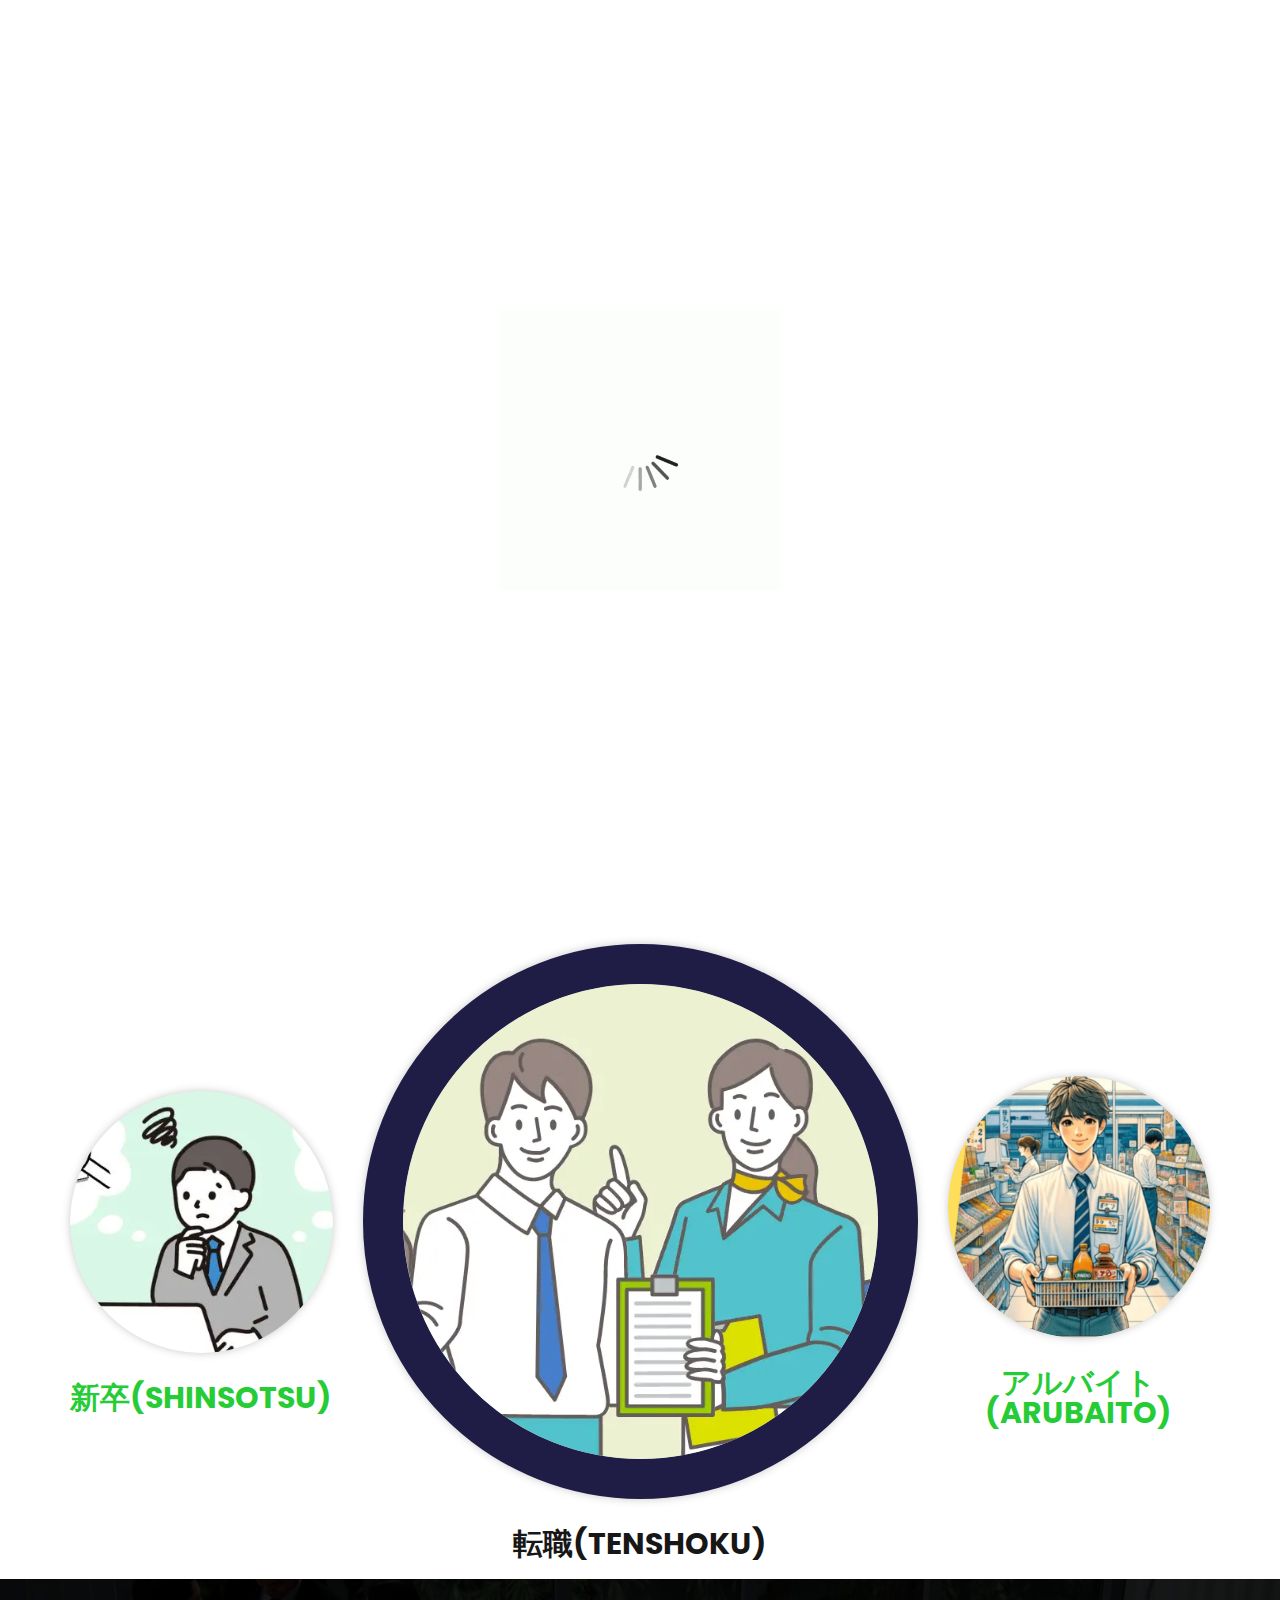
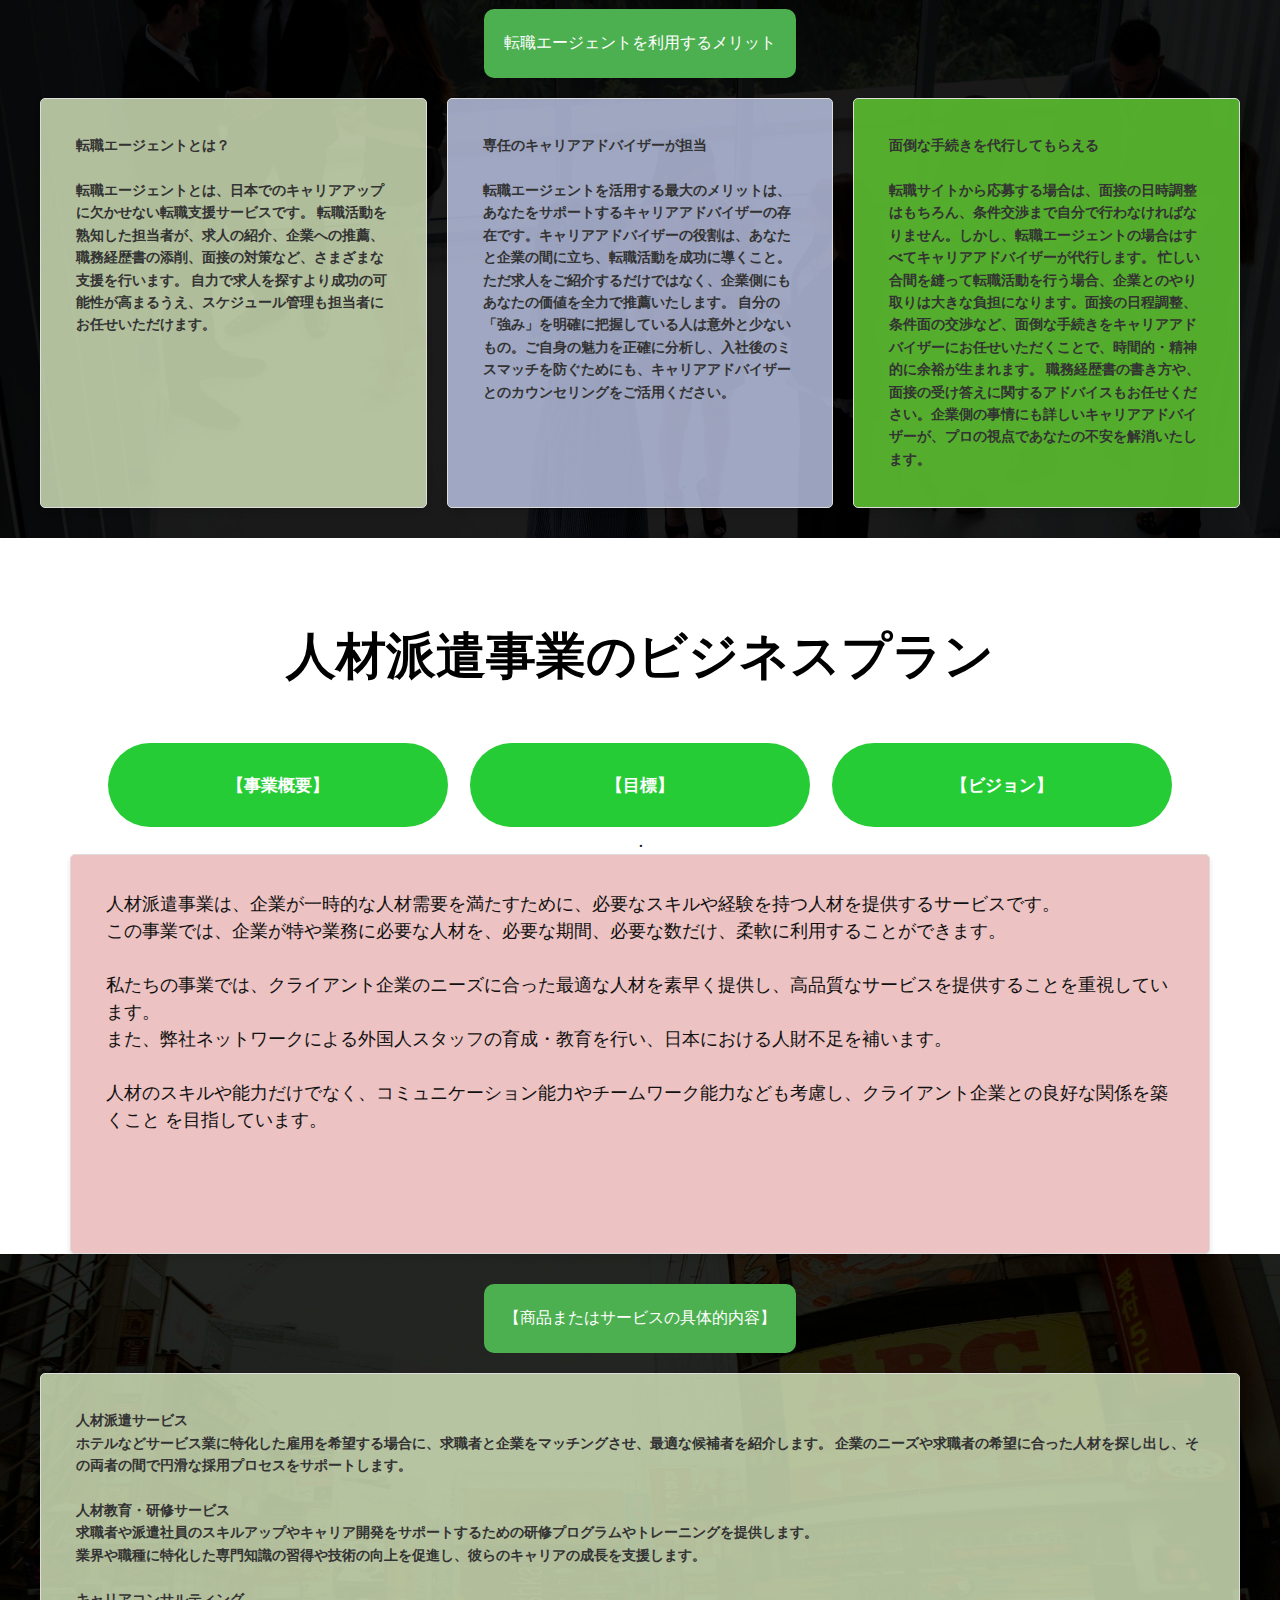
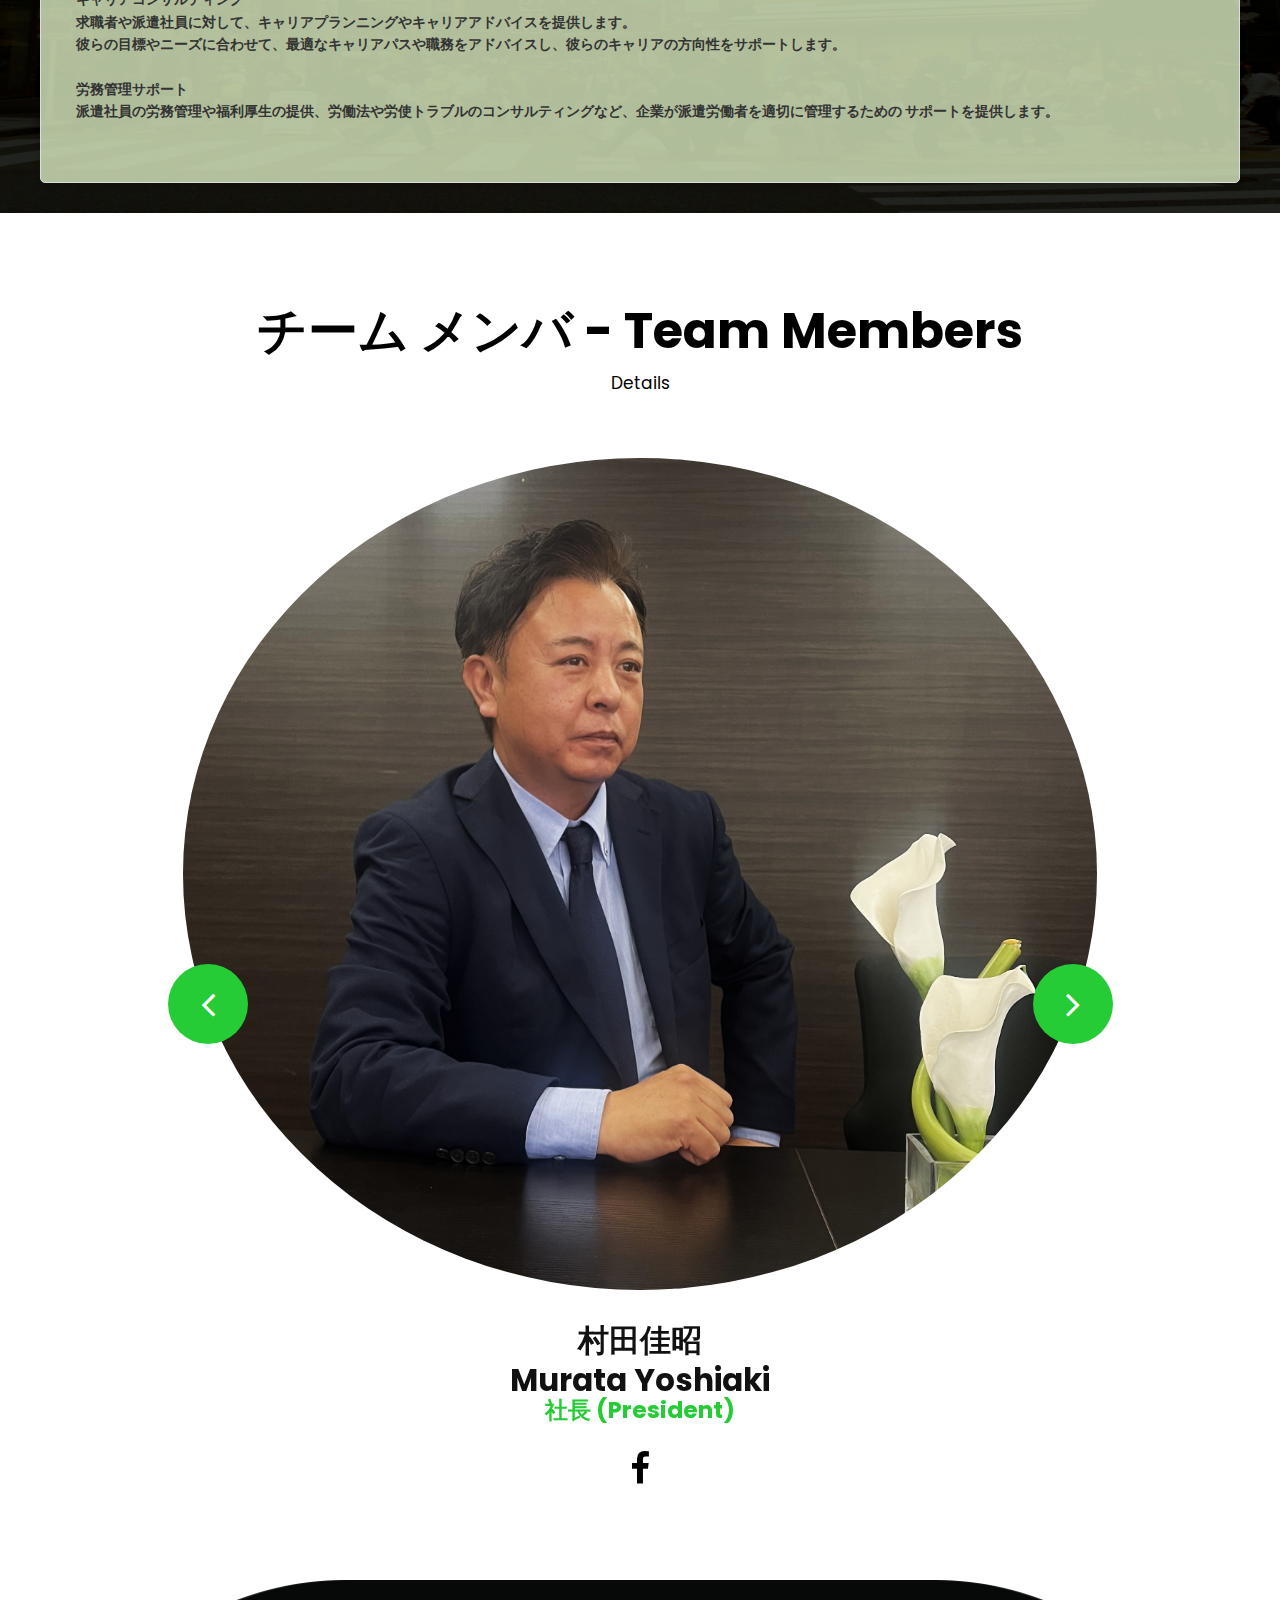
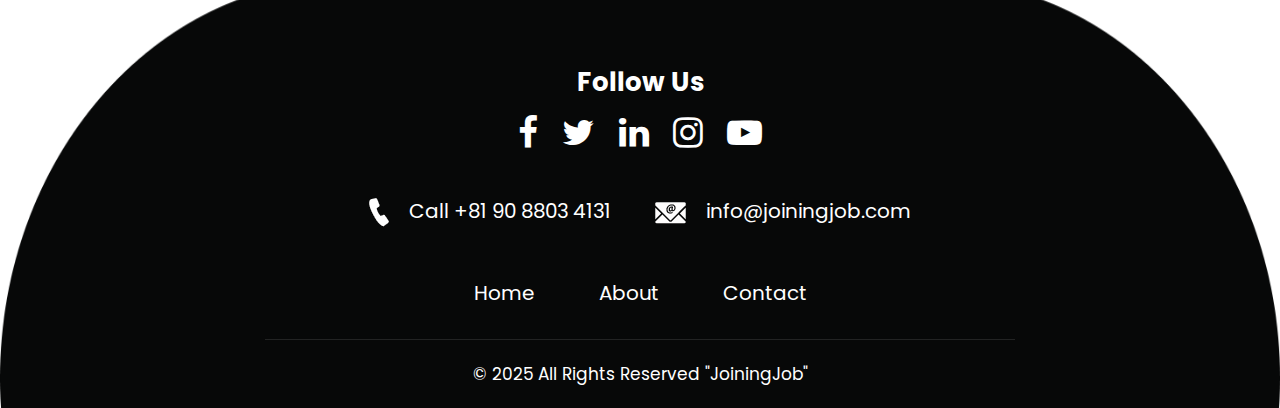
==== index.html @ 0ef1e582 "New" ====
<!DOCTYPE html>
<html lang="en">
   <head>
      <!-- basic -->
      <meta charset="utf-8">
      <meta http-equiv="X-UA-Compatible" content="IE=edge">
      <!-- mobile metas -->
      <meta name="viewport" content="width=device-width, initial-scale=1">
      <meta name="viewport" content="initial-scale=1, maximum-scale=1">
      <!-- site metas -->
      <title>JoiningJob</title>
      <meta name="keywords" content="">
      <meta name="description" content="">
      <meta name="author" content="">
      <!-- bootstrap css -->
      <link rel="stylesheet" href="css/bootstrap.min.css">
      <!-- style css -->
      <link rel="stylesheet" href="css/style.css">
      <!-- responsive-->
      <link rel="stylesheet" href="css/responsive.css">
      <!-- awesome fontfamily -->
      <link rel="stylesheet" href="https://cdnjs.cloudflare.com/ajax/libs/font-awesome/4.7.0/css/font-awesome.min.css">
      <!--[if lt IE 9]>
      <script src="https://oss.maxcdn.com/html5shiv/3.7.3/html5shiv.min.js"></script>
      <script src="https://oss.maxcdn.com/respond/1.4.2/respond.min.js"></script><![endif]-->
      
      <style>
         
      body {
   background-image: url('images/background.jpg'); /* Replace with your image path */
   background-size: cover; /* Ensures the image covers the entire background */
   background-repeat: no-repeat; /* Prevents tiling of the image */
   background-attachment: fixed; /* Keeps the image fixed while scrolling */
   background-position: center; /* Centers the image */
            }
      </style>
   </head>
   
   <!-- body -->
   <body class="main-layout">
      
      <!-- loader  -->
      <div class="loader_bg">
         <div class="loader"><img src="images/loading.gif" alt="" /></div>
      </div>
      
      <!-- end loader -->
      <div id="mySidepanel" class="sidepanel">
         <a href="javascript:void(0)" class="closebtn" onclick="closeNav()">×</a>
         <a class="active" href="index.html">Home</a>
         <a href="about.html">About</a>
         <a href="contact.html">Contact</a>
      </div>
      
      <!-- header -->
      <header>
         <!-- header inner -->
         <div class="head-top">
            <div class="container-fluid">
               <div class="row d_flex">
                  <div class="col-sm-3">
                     <div class="logo">
                        <a href="index.html"><img src="images/logo.png" /></a>
                     </div>
                  </div>
                  <div class="col-sm-9">
                     <ul class="email text_align_right">
                        <li> <button class="openbtn" onclick="openNav()"><img src="images/menu_btn.png"></button></li>
                     </ul>
                  </div>
               </div>
            </div>
         </div>
      </header>
      <!-- end header -->
      
      <!-- start slider section -->
      <div  class=" banner_main">
         <div class="container-fluid">
            <div class="row">
               <div class="col-md-12">
                  <div class="club">
                     <figure><img class="sm_n0" src="images/bbnner.png"> 
                     <div class="poa_t">
                        <h1>Joining Job</h1>
                    
                     </div>
                  </div>
               </div>
            </div>
         </div>
      </div>
      <!-- end slider section -->
      <div class="footbol">
         <div class="container-fluid">
            <div class="row">
               <div class="col-md-12">
                  <div id="myCarousel" class="carousel slide" data-ride="carousel">
                     <ol class="carousel-indicators">
                        <li data-target="#myCarousel" data-slide-to="0" class="active"></li>
                        <li data-target="#myCarousel" data-slide-to="1"></li>
                        <li data-target="#myCarousel" data-slide-to="2"></li>
                     </ol>
                     <div class="carousel-inner">
                        <div class="carousel-item active">
                           <div class="container-fluid">
                              <div class="carousel-caption relative">
                                 <div class="bluid">
                                    <div class="foot_img">
                                       <figure><img src="images/foot.png" alt="#"/></figure>
                                    </div>
                                 </div>
                              </div>
                           </div>
                        </div>
                     </div>
                  </div>
               </div>
            </div>
         </div>
         </div>
      <!-- sports -->
      <div class="sports">
         <div class="container">
            
            <div class="row">
               <div class="col-md-10 offset-md-1">
                  <div class="titlepage text_align_center">
                     <h2>サービス内容 - Our Services</h2> <br>
                        <h3>こちらでは、フルタイムの就職支援、転職支援、パートタイムの仕事支援、ビザサポートを提供しています。日本での生活を支援するために、さまざまなサポートを通じて、あなたのキャリアとライフスタイルをサポートします。フルタイム・パートタイムの仕事を探している方、転職を考えている方、日本でのビザ申請に関してサポートが必要な方に、安心で効率的なサービスを提供しています。どんなご相談にも、専門のスタッフが丁寧に対応いたします。</h3>                  
                  </div>
               </div>
            </div>
            
            
            <div class="row d_flex">
               <div class="col-md-3">
                  <div class="sports_main text_align_center">
                     <figure><img  src="images/sport1.png" alt="#"/></figure>
                     <div class="sports_text">
                        <h3>新卒(Shinsotsu)</h3>
                     </div>
                  </div>
               </div>
               <div class="col-md-6">
                  <div class="sports_main text_align_center">
                     <figure><img class="dorder" src="images/sport2.png" alt="#"/></figure>
                     <div class="sports_text">
                        <h3 class="dark3">転職(Tenshoku)</h3>
                     </div>
                  </div>
               </div>
               <div class="col-md-3">
                  <div class="sports_main text_align_center">
                     <figure><img src="images/sport3.png" alt="#"/></figure>
                     <div class="sports_text">
                        <h3>アルバイト(Arubaito)</h3>
                     </div>
                  </div>
               </div>
            </div>
         </div>
      </div>
      <!-- end sports -->
      
     <div style="display: flex; flex-direction: column; justify-content: center; align-items: center; min-height:50vh; background-image: url('images/abc.jpg'); background-size: cover; background-position: center; overflow: auto; padding: 30px;">
    <!-- Button Above All Groups -->
    <button style="background-color: #4CAF50; color: white; border: none; padding: 20px 20px; text-align: center; text-decoration: none; display: inline-block; font-size: 16px; margin-bottom: 20px; cursor: pointer; border-radius: 10px;">転職エージェントを利用するメリット</button>
    
    <!-- Button and Text Groups -->
    <div style="display: flex; flex-wrap: wrap; justify-content: center; gap: 20px; width: 100%; max-width: 1200px;">
       
       <!-- Group 1 -->
        <div style="display: flex; flex-direction: column; align-items: center; gap: 10px; width: 100%; max-width: 500px; box-sizing: border-box; flex: 1;">
            <div style="background-color: rgba(220, 236, 194, 0.8); color: #333; border: 1px solid #ddd; border-radius: 5px; box-shadow: 0 4px 6px rgba(0, 0, 0, 0.1); padding: 35px; width: 100%; line-height: 1.6; font-size: 14px; text-align: left; height: 410px; overflow: auto;">
               <strong> 転職エージェントとは？ <br><br>
                  転職エージェントとは、日本でのキャリアアップに欠かせない転職支援サービスです。
                  転職活動を熟知した担当者が、求人の紹介、企業への推薦、職務経歴書の添削、面接の対策など、さまざまな支援を行います。
                  自力で求人を探すより成功の可能性が高まるうえ、スケジュール管理も担当者にお任せいただけます。
               </strong>
            </div>
        </div>
       
       <!-- Group 2 -->
        <div style="display: flex; flex-direction: column; align-items: center; gap: 10px; width: 100%; max-width: 500px; box-sizing: border-box; flex: 1;">
            <div style="background-color: rgba(194, 202, 236, 0.8); color: #333; border: 1px solid #ddd; border-radius: 5px; box-shadow: 0 4px 6px rgba(0, 0, 0, 0.1); padding: 35px; width: 100%; line-height: 1.6; font-size: 14px; text-align: left; height: 410px; overflow: auto;">
               <strong> 専任のキャリアアドバイザーが担当 <br><br>
                        転職エージェントを活用する最大のメリットは、あなたをサポートするキャリアアドバイザーの存在です。キャリアアドバイザーの役割は、あなたと企業の間に立ち、転職活動を成功に導くこと。ただ求人をご紹介するだけではなく、企業側にもあなたの価値を全力で推薦いたします。
                        自分の「強み」を明確に把握している人は意外と少ないもの。ご自身の魅力を正確に分析し、入社後のミスマッチを防ぐためにも、キャリアアドバイザーとのカウンセリングをご活用ください。</strong>
            </div>
        </div>
       
       <!-- Group 3 -->
        <div style="display: flex; flex-direction: column; align-items: center; gap: 10px; width: 100%; max-width: 500px; box-sizing: border-box; flex: 1;">
            <div style="background-color: rgba(88, 183, 47, 0.94); color: #333; border: 1px solid #ddd; border-radius: 5px; box-shadow: 0 4px 6px rgba(0, 0, 0, 0.1); padding: 35px; width: 100%; line-height: 1.6; font-size: 14px; text-align: left; height: 410px; overflow: auto;">
                <strong> 面倒な手続きを代行してもらえる <br><br>
                        転職サイトから応募する場合は、面接の日時調整はもちろん、条件交渉まで自分で行わなければなりません。しかし、転職エージェントの場合はすべてキャリアアドバイザーが代行します。
                        忙しい合間を縫って転職活動を行う場合、企業とのやり取りは大きな負担になります。面接の日程調整、条件面の交渉など、面倒な手続きをキャリアアドバイザーにお任せいただくことで、時間的・精神的に余裕が生まれます。
                        職務経歴書の書き方や、面接の受け答えに関するアドバイスもお任せください。企業側の事情にも詳しいキャリアアドバイザーが、プロの視点であなたの不安を解消いたします。</strong>
            </div>
        </div>
       
    </div>
</div>

         
         
         
         
             <div class="our_club">
   <div class="container">
      <div class="row">
         <div class="col-md-10 offset-md-1">
            <div class="titlepage text_align_center">
               <h2>人材派遣事業のビジネスプラン</h2>
            </div>
         </div>
         <div class="col-md-12">
            <div class="club_btn">
               <button class="read_more" onclick="showContent('contactForm')">【事業概要】</button>
               <button class="read_more" onclick="showContent('map')">【目標】</button>
               <button class="read_more" onclick="showContent('nothing')">【ビジョン】</button>
            </div>
         </div>
         <div class="col-md-12">
            <!-- Dynamic Content Section -->
            <div id="contactForm" class="content" style="display: block;">
               <div>
                  <h3 style="text-align: center;">.</h3>

                  <div style="background-color: #ecc2c2; color: #333; border: 1px solid #ddd; border-radius: 5px; box-shadow: 0 4px 6px rgba(0, 0, 0, 0.1); padding: 35px; width: 100%; line-height: 1.6; font-size: 14px; text-align: left; height: 400px; overflow: auto;">
                     <H3> 人材派遣事業は、企業が一時的な人材需要を満たすために、必要なスキルや経験を持つ人材を提供するサービスです。<br>
                           この事業では、企業が特や業務に必要な人材を、必要な期間、必要な数だけ、柔軟に利用することができます。<br><br>
                           私たちの事業では、クライアント企業のニーズに合った最適な人材を素早く提供し、高品質なサービスを提供することを重視しています。<br> 
                           また、弊社ネットワークによる外国人スタッフの育成・教育を行い、日本における人財不足を補います。<br><br>
                           人材のスキルや能力だけでなく、コミュニケーション能力やチームワーク能力なども考慮し、クライアント企業との良好な関係を築くこと を目指しています。
                     </H3> 
                     
                  </div>
               </div>
            </div>
            <div id="map" class="content" style="display: none;">
               <div>
                  <h3 style="text-align: center;">.</h3>

                  <div style="background-color: #ecc2c2; color: #333; border: 1px solid #ddd; border-radius: 5px; box-shadow: 0 4px 6px rgba(0, 0, 0, 0.1); padding: 35px; width: 100%; line-height: 1.6; font-size: 14px; text-align: left; height: 400px; overflow: auto;">
                  <h3>雇用機会の拡大 <br>
                        多様な人材・グローバル人財に対して教育・育成を行い公平な雇用機会を提供し、特に就労の機会が限られている人々や就業困難な人々に 「も積極的に機会を提供することを目指します。
                        <br><br>
                        人材育成の支援 <br>
                        求職者や派遣社員のスキルアップやキャリア開発を支援するためのプログラムや研修を提供し、彼らの可能性を最大限に引き出すことを目指します。
                        <br><br>
                        社会貢献活動の推進 <br>
                        地域社会や社会全体に対する貢献活動を積極的に支援し、地域のコミュニティや福祉団体と連携して、社会問題の解決に貢献します。</h3>
                  </div>
               </div>
            </div>
            <div id="nothing" class="content" style="display: none;">
               <div>
                  <h3 style="text-align: center;">.</h3>

                  <div style="background-color: #ecc2c2; color: #333; border: 1px solid #ddd; border-radius: 5px; box-shadow: 0 4px 6px rgba(0, 0, 0, 0.1); padding: 35px; width: 100%; line-height: 1.6; font-size: 14px; text-align: left; height: 400px; overflow: auto;">
                  <H3> グローバルな人財の可能性を広げ、明るい未来を創る/JoiningJob=に生きる社会を目指して <br><br>

                         このビジョンは、私たちが提供するサービスが単なる仕事の提供に留まらず、個々の人材の成長と社会全体の発展に貢献することを意味してい 明るい未来を創るためには、人々が自らの可能性を信じ、それを活かす機会が必要です。<br><br>
                         また、私たちのサービスを通じて企業に最適な人材を提供することで、彼らのビジネスも成長し、<br>組織全体が発展することに貢献します。<br> 
                         私たちはその機会を提供し、社会全体がより前向きで持続可能な未来を築くための一翼を担いたいと考えています。
                     </H3>
                  </div>
               </div>
            </div>
         </div>
      </div>
   </div>
</div>

<script>
   function showContent(section) {
      // Hide all content divs
      document.querySelectorAll('.content').forEach(content => {
         content.style.display = 'none';
      });

      // Show the selected content
      document.getElementById(section).style.display = 'block';
   }
</script>

<div style="display: flex; flex-direction: column; justify-content: center; align-items: center; min-height:50vh; background-image: url('images/abc-2.jpg'); background-size: cover; background-position: center; overflow: auto; padding: 30px;">
    <!-- Button Above All Groups -->
    <button style="background-color: #4CAF50; color: white; border: none; padding: 20px 20px; text-align: center; text-decoration: none; display: inline-block; font-size: 16px; margin-bottom: 20px; cursor: pointer; border-radius: 10px;">【商品またはサービスの具体的内容】</button>
    
    <!-- Button and Text Groups -->
    <div style="display: flex; flex-wrap: wrap; justify-content: center; gap: 20px; width: 100%; max-width: 1200px;">
       
       <!-- Group 1 -->
        <div style="display: flex; flex-direction: column; align-items: center; gap: 10px; width: 100%; max-width: 1200px; box-sizing: border-box; flex: 1;">
            <div style="background-color: rgba(220, 236, 194, 0.8); color: #333; border: 1px solid #ddd; border-radius: 5px; box-shadow: 0 4px 6px rgba(0, 0, 0, 0.1); padding: 35px; width: 100%; line-height: 1.6; font-size: 14px; text-align: left; height: 410px; overflow: auto;">
               <strong>人材派遣サービス<br>
                  ホテルなどサービス業に特化した雇用を希望する場合に、求職者と企業をマッチングさせ、最適な候補者を紹介します。 企業のニーズや求職者の希望に合った人材を探し出し、その両者の間で円滑な採用プロセスをサポートします。<br><br>
                  人材教育・研修サービス<br>
                  求職者や派遣社員のスキルアップやキャリア開発をサポートするための研修プログラムやトレーニングを提供します。<br>
                  業界や職種に特化した専門知識の習得や技術の向上を促進し、彼らのキャリアの成長を支援します。<br><br>
                  キャリアコンサルティング <br>
                  求職者や派遣社員に対して、キャリアプランニングやキャリアアドバイスを提供します。<br>
                  彼らの目標やニーズに合わせて、最適なキャリアパスや職務をアドバイスし、彼らのキャリアの方向性をサポートします。<br><br>
                  労務管理サポート<br>
                  派遣社員の労務管理や福利厚生の提供、労働法や労使トラブルのコンサルティングなど、企業が派遣労働者を適切に管理するための サポートを提供します。
               </strong>
            </div>
         </div>
         </div>
         </div>
 
      <!-- trannir -->
      <div class="trannir">
         <div class="container">
            <div class="row">
               <div class="col-md-12">
                  <div class="titlepage text_align_center">
                     <h2> チーム メンバ - Team Members</h2>
                     <p>Details</p>
                  </div>
               </div>
            </div>
            <div class="row d_flex">
               <div class="col-lg-10 offset-lg-1 col-md-12">
                  <div id="testimo" class="carousel slide our_trannir" data-ride="carousel">
                     <ol class="carousel-indicators">
                        <li data-target="#testimo" data-slide-to="0" class="active"></li>
                        <li data-target="#testimo" data-slide-to="1"></li>
                        <li data-target="#testimo" data-slide-to="2"></li>
                     </ol>
                     <div class="carousel-inner">
                        <div class="carousel-item active">
                           <div class="container">
                              <div class="carousel-caption posi_in">
                                 <div class="trannir_text">
                                    <i><img src="images/clint.jpg" alt="#"/></i>
                                    <h3>村田佳昭 <br> <br>Murata Yoshiaki </h3>
                                    <span>社長 (President)</span>
                                    <ul class="social_icon text_align_center">
                                       <li> <a href="Javascript:void(0)"><i class="fa fa-facebook-f"></i></a></li>
                                       
                                    </ul>
                                 </div>
                              </div>
                           </div>
                        </div>
                        <div class="carousel-item">
                           <div class="container">
                              <div class="carousel-caption posi_in">
                                 <div class="trannir_text">
                                    <i><img src="images/clint2.jpg" alt="#"/></i>
                                    <h3>カルキ・スボル <br> <br> Karki Subol</h3>
                                    <span>会長補佐 (Assistant President)</span>
                                    <ul class="social_icon text_align_center">
                                       <li> <a href="Javascript:void(0)"><i class="fa fa-facebook-f"></i></a></li>
                                       
                                    </ul>
                                 </div>
                              </div>
                           </div>
                        </div>
                        
                     </div>
                     <a class="carousel-control-prev" href="#testimo" role="button" data-slide="prev">
                     <i class="fa fa-angle-left" aria-hidden="true"></i>
                     <span class="sr-only">Previous</span>
                     </a>
                     <a class="carousel-control-next" href="#testimo" role="button" data-slide="next">
                     <i class="fa fa-angle-right" aria-hidden="true"></i>
                     <span class="sr-only">Next</span>
                     </a>
                  </div>
               </div>
            </div>
         </div>
      </div>
      <!-- end trannir -->
      <!-- our_club -->
      
      <!-- end our_club -->
      <!-- footer -->
      <footer>
         <div class="footer">
            <div class="container">
               <div class="row">
                  <div class="col-md-8 offset-md-2">
                     <h3>Follow Us</h3>
                     <ul class="social_icon text_align_center">
                        <li><a href="https://www.facebook.com/profile.php?id=61573018944932" target="_blank" rel="noopener noreferrer"><i class="fa fa-facebook-f"></i></a></li>
                        <li> <a href="Javascript:void(0)"><i class="fa fa-twitter"></i></a></li>
                        <li> <a href="Javascript:void(0)"><i class="fa fa-linkedin" aria-hidden="true"></i></a></li>
                        <li> <a href="Javascript:void(0)"><i class="fa fa-instagram" aria-hidden="true"></i></a></li>
                        <li> <a href="Javascript:void(0)"><i class="fa fa-youtube-play" aria-hidden="true"></i></a></li>
                     </ul>
                     <div class="conta text_align_center">
                        <ul>
                           <li> <a href="Javascript:void(0)"><img src="images/call.png" alt="#"/> Call +81 90 8803 4131</a>
                           </li>
                           <li> <a href="Javascript:void(0)"><img src="images/mall.png" alt="#"/> info@joiningjob.com</a>
                           </li>
                        </ul>
                     </div>
                  </div>
                  <div class="col-md-8 offset-md-2">
                     <div class="menu_bottom text_align_center">
                        <ul>
                           <li><a href="index.html">Home</a></li>
                           <li><a href="about.html">About</a></li>
                           <li><a href="contact.html">Contact</a></li>
                        </ul>
                     </div>
                  </div>
               </div>
            </div>
            <div class="copyright text_align_center">
               <div class="container">
                  <div class="row">
                     <div class="col-md-8 offset-md-2">
                        <p>© 2025 All Rights Reserved  "JoiningJob"</p>
                     </div>
                  </div>
               </div>
            </div>
         </div>
      </footer>
      <!-- end footer -->
      <!-- Javascript files-->
      <script src="js/jquery.min.js"></script>
      <script src="js/bootstrap.bundle.min.js"></script>
      <script src="js/jquery-3.0.0.min.js"></script>
      <script src="js/custom.js"></script>
</html>
---- css/style.css ----
/*--------------------------------------------------------------------- 
File Name: style.css 
---------------------------------------------------------------------*/


/*--------------------------------------------------------------------- 
import Fonts 
---------------------------------------------------------------------*/

@import url('https://fonts.googleapis.com/css?family=Rajdhani:300,400,500,600,700');
@import url('https://fonts.googleapis.com/css?family=Poppins:100,100i,200,200i,300,300i,400,400i,500,500i,600,600i,700,700i,800,800i,900,900i');
@import url('https://fonts.googleapis.com/css?family=Raleway:100,100i,200,200i,300,300i,400,400i,500,500i,600,600i,700,700i,800,800i,900,900i');
@import url('https://fonts.googleapis.com/css?family=Open+Sans:400,600,600i,700,700i,800,800i&display=swap');

/*--------------------------------------------------------------------- import Files ---------------------------------------------------------------------*/

@import url(font-awesome.min.css);
@import url(owl.carousel.min.css);

/*--------------------------------------------------------------------- 
basic 
---------------------------------------------------------------------*/

body {
     color: #666666;
     font-size: 14px;
     font-family: 'Poppins', sans-serif;
     line-height: 1.80857;
     font-weight: normal;
     background: url(../images/bg-body.jpg);
     background-position: center;
     background-repeat: no-repeat;
}

a {
     color: #1f1f1f;
     text-decoration: none !important;
     outline: none !important;
     -webkit-transition: all .3s ease-in-out;
     -moz-transition: all .3s ease-in-out;
     -ms-transition: all .3s ease-in-out;
     -o-transition: all .3s ease-in-out;
     transition: all .3s ease-in-out;
}

h1,
h2,
h3,
h4,
h5,
h6 {
     letter-spacing: 0;
     font-weight: normal;
     position: relative;
     padding: 0;
     font-weight: normal;
     line-height: normal;
     color: #111111;
     margin: 0
}

h1 {
     font-size: 24px
}

h2 {
     font-size: 22px
}

h3 {
     font-size: 18px
}

h4 {
     font-size: 16px
}

h5 {
     font-size: 14px
}

h6 {
     font-size: 13px
}

*,
*::after,
*::before {
     -webkit-box-sizing: border-box;
     -moz-box-sizing: border-box;
     box-sizing: border-box;
}

h1 a,
h2 a,
h3 a,
h4 a,
h5 a,
h6 a {
     color: #212121;
     text-decoration: none!important;
     opacity: 1
}

button:focus {
     outline: none;
}

ul,
li,
ol {
     margin: 0px;
     padding: 0px;
     list-style: none;
}

p {
     margin: 0px;
     padding: 0;
     font-weight: 400;
     font-size: 17px;
     line-height: 28px;
}

a {
     color: #222222;
     text-decoration: none;
     outline: none !important;
}

a,
.btn {
     text-decoration: none !important;
     outline: none !important;
     -webkit-transition: all .3s ease-in-out;
     -moz-transition: all .3s ease-in-out;
     -ms-transition: all .3s ease-in-out;
     -o-transition: all .3s ease-in-out;
     transition: all .3s ease-in-out;
}

img {
     max-width: 100%;
     height: auto;
}

 :focus {
     outline: 0;
}

.btn-custom {
     margin-top: 20px;
     background-color: transparent !important;
     border: 2px solid #ddd;
     padding: 12px 40px;
     font-size: 16px;
}

.lead {
     font-size: 18px;
     line-height: 30px;
     color: #767676;
     margin: 0;
     padding: 0;
}

.form-control:focus {
     border-color: #ffffff !important;
     box-shadow: 0 0 0 .2rem rgba(255, 255, 255, .25);
}

.navbar-form input {
     border: none !important;
}

.badge {
     font-weight: 500;
}

blockquote {
     margin: 20px 0 20px;
     padding: 30px;
}

button {
     border: 0;
     margin: 0;
     padding: 0;
     cursor: pointer;
}

.full {
     width: 100%;
     float: left;
     margin: 0;
     padding: 0;
}

.text_align_center {
     text-align: center;
}

.text_align_left {
     text-align: left;
}

.text_align_right {
     text-align: right;
}

.d_flex {
     display: flex;
     align-items: center;
     flex-wrap: wrap;
}

.container {
     max-width: 1170px;
}


/*---------------------------- 
loader  
----------------------------*/

.loader_bg {
     position: fixed;
     z-index: 9999999;
     background: #fff;
     width: 100%;
     height: 100%;
}

.loader {
     height: 100%;
     width: 100%;
     position: absolute;
     left: 0;
     top: 0;
     display: flex;
     justify-content: center;
     align-items: center;
}

.loader img {
     width: 280px;
}


/*--------------------------------------------------------------------- 
header 
---------------------------------------------------------------------*/

header {
     background: transparent;
     width: 100%;
     padding: 40px 0px;
     position: absolute;
     z-index: 9;
}


/*--------------------------------------------------------------------- 
menu section
---------------------------------------------------------------------*/

ul.email {
     float: right;
     padding-top: 1px;
}

ul.email li {
     display: inline-block;
     padding-right: 20px;
}

ul.email li:last-child {
     padding-right: 0;
}

ul.email li a {
     color: #343650;
     font-size: 20px;
}

.sidepanel {
     width: 0;
     position: fixed;
     z-index: 9999999;
     height: 100%;
     top: 0;
     left: 0;
     background-color: #1f1d47;
     overflow-x: hidden;
     transition: 0.5s;
     padding-top: 60px;
}

.sidepanel a {
     padding: 8px 8px 8px 32px;
     text-decoration: none;
     font-size: 20px;
     color: #fff;
     display: block;
     transition: 0.3s;
}

.sidepanel a:hover {
     color: #26cc35;
}

.sidepanel a.active {
     color: #26cc35;
}

.sidepanel .closebtn {
     position: absolute;
     top: 0;
     right: 25px;
     font-size: 36px;
}

.openbtn {
     cursor: pointer;
     background-color: transparent;
     color: white;
     border: none;
}


/** banner_main **/

.banner_main {
     margin: 0 170px;
}

.tes_n0 {
     display: none;
}

.poa_t {
     position: absolute;
     top: 97px;
     left: 0;
     right: 0;
}

.club {
     text-align: center;
}

.club figure {
     margin: 0;
}

.club figure img {
     height: 417px;
}

.club h1 {
     color: #fff;
     font-size: 50px;
     line-height: 50px;
     text-transform: uppercase;
     font-weight: bold;
     padding-bottom: 10px;
}

.club p {
     color: #fff;
     line-height: 25px;
     font-weight: 400;
     font-size: 17px;
}

.footbol {
     margin-top: -180px;
}

#myCarousel .carousel-indicators {
     display: none;
}

#myCarousel a.carousel-control-next,
#myCarousel a.carousel-control-prev {
     background: #231b7b;
     width: 80px;
     height: 80px;
     top: 49%;
     opacity: 1;
     font-size: 35px;
     color: #fff;
     border-radius: 50px;
}

#myCarousel a.carousel-control-next {
     right: 5%;
}

#myCarousel a.carousel-control-prev {
     left: 5%;
}

#myCarousel a.carousel-control-next:focus,
#myCarousel a.carousel-control-next:hover,
#myCarousel a.carousel-control-prev:focus,
#myCarousel a.carousel-control-prev:hover {
     background: #1f1d47;
     color: #fff;
     opacity: 1;
}

.relative {
     position: inherit;
     bottom: 0;
     padding: 0;
}

.bluid {
     text-align: center;
}

.foot_img {
     background: #58cc26;
     max-width: 350px;
     margin: 0 auto;
     padding: 35px 0 28px 0;
     border-radius:40%;
     margin-bottom: 80px;
}

.titlepage {
     padding-bottom: 60px;
}

.titlepage h2 {
     font-size: 50px;
     font-weight: bold;
     line-height: 55px;
     color: #000000;
}

.read_more {
     display: inline-block;
     background: #26cc35;
     color: #fff;
     max-width: 201px;
     height: 67px;
     line-height: 67px;
     width: 100%;
     font-size: 17px;
     text-align: center;
     font-weight: bold;
     border-radius: 50px;
     transition: ease-in all 0.5s;
}

.read_more:hover {
     background: #1f1d46;
     color: #fff;
     transition: ease-in all 0.5s;
}

.img_responsive {
     max-width: 100%;
}


/** sports **/

.sports {
     padding-top: 90px;
}

.sports .titlepage p {
     color: #000000;
     font-size: 17px;
     line-height: 30px;
     padding-top: 10px;
     margin-bottom: 40px;
}

.sports_main figure {
     margin: 0;
}

.dorder {
     border: #1f1d45 solid 40px;
}

.sports_main figure img {
     filter: drop-shadow(0px 0px 4px #1e1e1e3d);
     border-radius: 50%;
}

.sports_text h3 {
     padding-top: 30px;
     color: #26cc35;
     font-size: 30px;
     line-height: 30px;
     padding-bottom: 20px;
     font-weight: bold;
     text-transform: uppercase;
}

.sports_text p {
     color: #111111;
     font-size: 17px;
     line-height: 30px;
     padding-bottom: 25px;
}

.dark3 {
     color: #171717 !important;
}

.sports_text .read_more {
     max-width: 143px;
     line-height: 48px;
     height: 48px;
}


/* end sports */


/** about **/

.about {
     padding-top: 90px;
}

.about .titlepage p {
     color: #000000;
     font-size: 17px;
     line-height: 30px;
     padding-top: 10px;
}

.about_img figure {
     margin: 0;
}

.abo_btn {
     position: absolute;
     background-position: center;
     text-align: center;
     display: flex;
     align-items: center;
     justify-content: center;
     left: 0;
     right: 0;
     top: 0;
     bottom: 0;
}


/** end about **/


/** trannir **/

.trannir {
     padding-top: 90px;
}

.trannir .titlepage {
     padding-bottom: 60px;
}

.trannir .titlepage p {
     color: #000000;
     font-size: 17px;
     line-height: 30px;
     padding-top: 10px;
}

.posi_in {
     position: inherit;
     padding: 0;
}

.trannir_text i img {
     border-radius: 50%;
}

.trannir_text h3 {
     margin-top: 40px;
     color: #111111;
     font-size: 31px;
     padding: 0;
     font-weight: bold;
     line-height: 20px;
}

.trannir_text span {
     color: #26cc35;
     font-size: 23px;
     font-weight: bold;
     display: block;
}

.trannir_text ul.social_icon li a {
     color: #000000;
}

#testimo .carousel-indicators {
     display: none;
}

#testimo a.carousel-control-next,
#testimo a.carousel-control-prev {
     background: #26cc35;
     width: 80px;
     height: 80px;
     top: 49%;
     opacity: 1;
     font-size: 40px;
     border-radius: 40px;
     color: #fff;
}

#testimo a.carousel-control-next:focus,
#testimo a.carousel-control-next:hover,
#testimo a.carousel-control-prev:focus,
#testimo a.carousel-control-prev:hover {
     background: #1f1d47;
     color: #fff;
     opacity: 1;
}


/** end trannir **/


/* our_club */

.our_club {
     padding-top: 90px;
}

.our_club .titlepage p {
     color: #000000;
     font-size: 17px;
     line-height: 30px;
     padding-top: 10px;
}

.club_btn {
     display: flex;
     justify-content: center;
     flex-wrap: wrap;
}

.club_btn .read_more {
     max-width: 340px;
     height: 84px;
     line-height: 84px;
     text-transform: uppercase;
     margin: 0 11px;
}


/* end our_club */


/** footer **/

.footer {
     background: url(../images/footer_bg.png);
     background-repeat: no-repeat;
     background-position: center;
     background-size: 100% 100%;
     padding-top: 90px;
     margin-top: 90px;
}

.footer h3 {
     color: #ffffff;
     font-size: 26px;
     font-weight: bold;
     line-height: 25px;
     text-align: center;
}

ul.social_icon {
     padding-top: 20px;
}

ul.social_icon li {
     display: inline-block;
     padding-right: 20px;
}

ul.social_icon li:last-child {
     padding-right: 0;
}

ul.social_icon li a {
     color: #fff;
     display: inline-block;
     text-align: center;
     line-height: 35px;
     font-size: 35px;
     font-weight: bold;
}

ul.social_icon li a:hover {
     color: #26cc35;
     transform: rotate(360deg);
     transition: ease-in all 0.7s;
}

.conta {
     margin-top: 40px;
}

.conta ul li {
     display: inline-block;
     padding-right: 40px;
}

.conta ul li:last-child {
     padding-right: 0;
}

.conta ul li a {
     color: #fff;
     font-size: 20px;
}

.conta ul li a img {
     padding-right: 15px;
}

.menu_bottom {
     padding-top: 50px;
}

.menu_bottom li {
     display: inline-block;
     padding: 0 30px;
     color: #ffffff;
}

.menu_bottom ul li a {
     color: #fff;
     font-size: 20px;
     line-height: 29px;
}

.menu_bottom li a:hover {
     color: #26cc35;
}

.copyright {
     margin-top: 30px;
}

.copyright p {
     color: #fff;
     padding: 20px 0px;
     border-top: #222323 solid 1px;
}

.copyright a {
     color: #fff;
}

.copyright a:hover {
     color: #26cc35;
}


/** end footer **/


/*- - ener page css--*/

.inner_page header {
     box-shadow: 0 -3px 12px 0px #26cc35;
     position: inherit;
     background: #fff;
}

.inner_page .testimonial {
     margin-top: 90px;
}


/** contact section **/

.contact {
     padding-top: 90px;
}

.main_form .contactus {
     border: #fff solid 1px;
     padding: 0 15px;
     margin-bottom: 25px;
     width: 100%;
     height: 63px;
     background: #fff;
     color: #828181;
     font-size: 16px;
     font-weight: normal;
     box-shadow: 0px 0px 18px rgba(22, 22, 23, 0.11);
}

.main_form .textarea {
     border: #fff solid 1px;
     margin-bottom: 25px;
     width: 100%;
     background: #fff;
     color: #828181;
     font-size: 18px;
     font-weight: normal;
     padding: 36px 15px 0 15px;
     border-radius: 0;
     box-shadow: 0px 0px 18px rgba(22, 22, 23, 0.11);
     height: 109px;
}

.main_form .send_btn {
     font-size: 20px;
     transition: ease-in all 0.5s;
     background-color: #26cc35;
     text-transform: uppercase;
     color: #fff;
     padding: 12px 0px;
     max-width: 243px;
     width: 100%;
     display: block;
     margin-top: 10px !important;
     font-weight: 500;
     margin: 0 auto;
}

.main_form .send_btn:hover {
     background-color: #1f1d47;
     transition: ease-in all 0.5s;
     color: #000000;
}

#request *::placeholder {
     color: #828181;
     opacity: 1;
}


/** end contact section **/
---- css/responsive.css ----
/*--------------------------------------------------------------------- 
File Name: responsive.css 
---------------------------------------------------------------------*/

@media (min-width: 1200px) and (max-width: 1320px) {}

@media (min-width: 992px) and (max-width: 1199px) {
    .banner_main {
        margin: 0 151px;
    }
    .club_btn .read_more {
        max-width: 296px;
    }
    .poa_t {
        padding: 0 30px;
    }
    .menu_bottom li {
        padding: 0 26px;
    }
}

@media (min-width: 768px) and (max-width: 991px) {
    .banner_main {
        margin: 0 151px;
    }
    .poa_t {
        padding: 0 30px;
    }
    .footbol {
        margin-top: -126px;
    }
    .club figure img {
        height: 354px;
    }
    .club_btn .read_more {
        max-width: 220px;
    }
    .conta ul li {
        padding-right: 25px;
    }
    .conta ul li a img {
        padding-right: 5px;
    }
    .menu_bottom li {
        padding: 0 11px;
    }
}

@media (min-width: 576px) and (max-width: 767px) {
    header {
        position: inherit;
        background: #fff;
    }
    .banner_main {
        margin: 0;
    }
    .sm_n0 {
        display: none;
    }
    .tes_n0 {
        display: inherit;
    }
    .poa_t {
        padding: 0 30px;
    }
    .sports_main {
        margin-bottom: 30px;
    }
    .club_btn .read_more {
        max-width: 174px;
        height: 64px;
        line-height: 64px;
        margin: 0 4px;
    }
    .menu_bottom li {
        padding: 0 16px;
    }
}

@media (max-width: 575px) {
    header {
        position: inherit;
        background: #fff;
    }
    .d_none {
        display: none !important;
    }
    .email {
        padding-top: 0 !important;
        margin-top: -44px;
    }
    .logo {
        display: block;
        width: 144px;
        float: left;
    }
    .banner_main {
        margin: 0;
    }
    .sm_n0 {
        display: none;
    }
    .tes_n0 {
        display: inherit;
    }
    .poa_t {
        padding: 0 30px;
        top: 58px;
    }
    .club h1 {
        font-size: 37px;
    }
    .sports_main {
        margin-bottom: 30px;
    }
    .club figure img {
        height: 276px;
    }
    .footbol {
        margin-top: -33px;
    }
    .dorder {
        border: #1f1d45 solid 10px;
    }
    .foot_img {
        max-width: 260px;
        padding: 23px 0 9px 0;
    }
    .abo_btn a img {
        width: 100px;
    }
    .titlepage h2 {
        font-size: 30px;
        line-height: 35px;
    }
    .club_btn .read_more {
        margin-top: 5px;
    }
    .footer {
        background: #070808;
    }
    .conta {
        text-align: left;
    }
    .menu_bottom li {
        padding: 0px 3px;
    }
    .menu_bottom ul li a {
        font-size: 14px;
    }
}
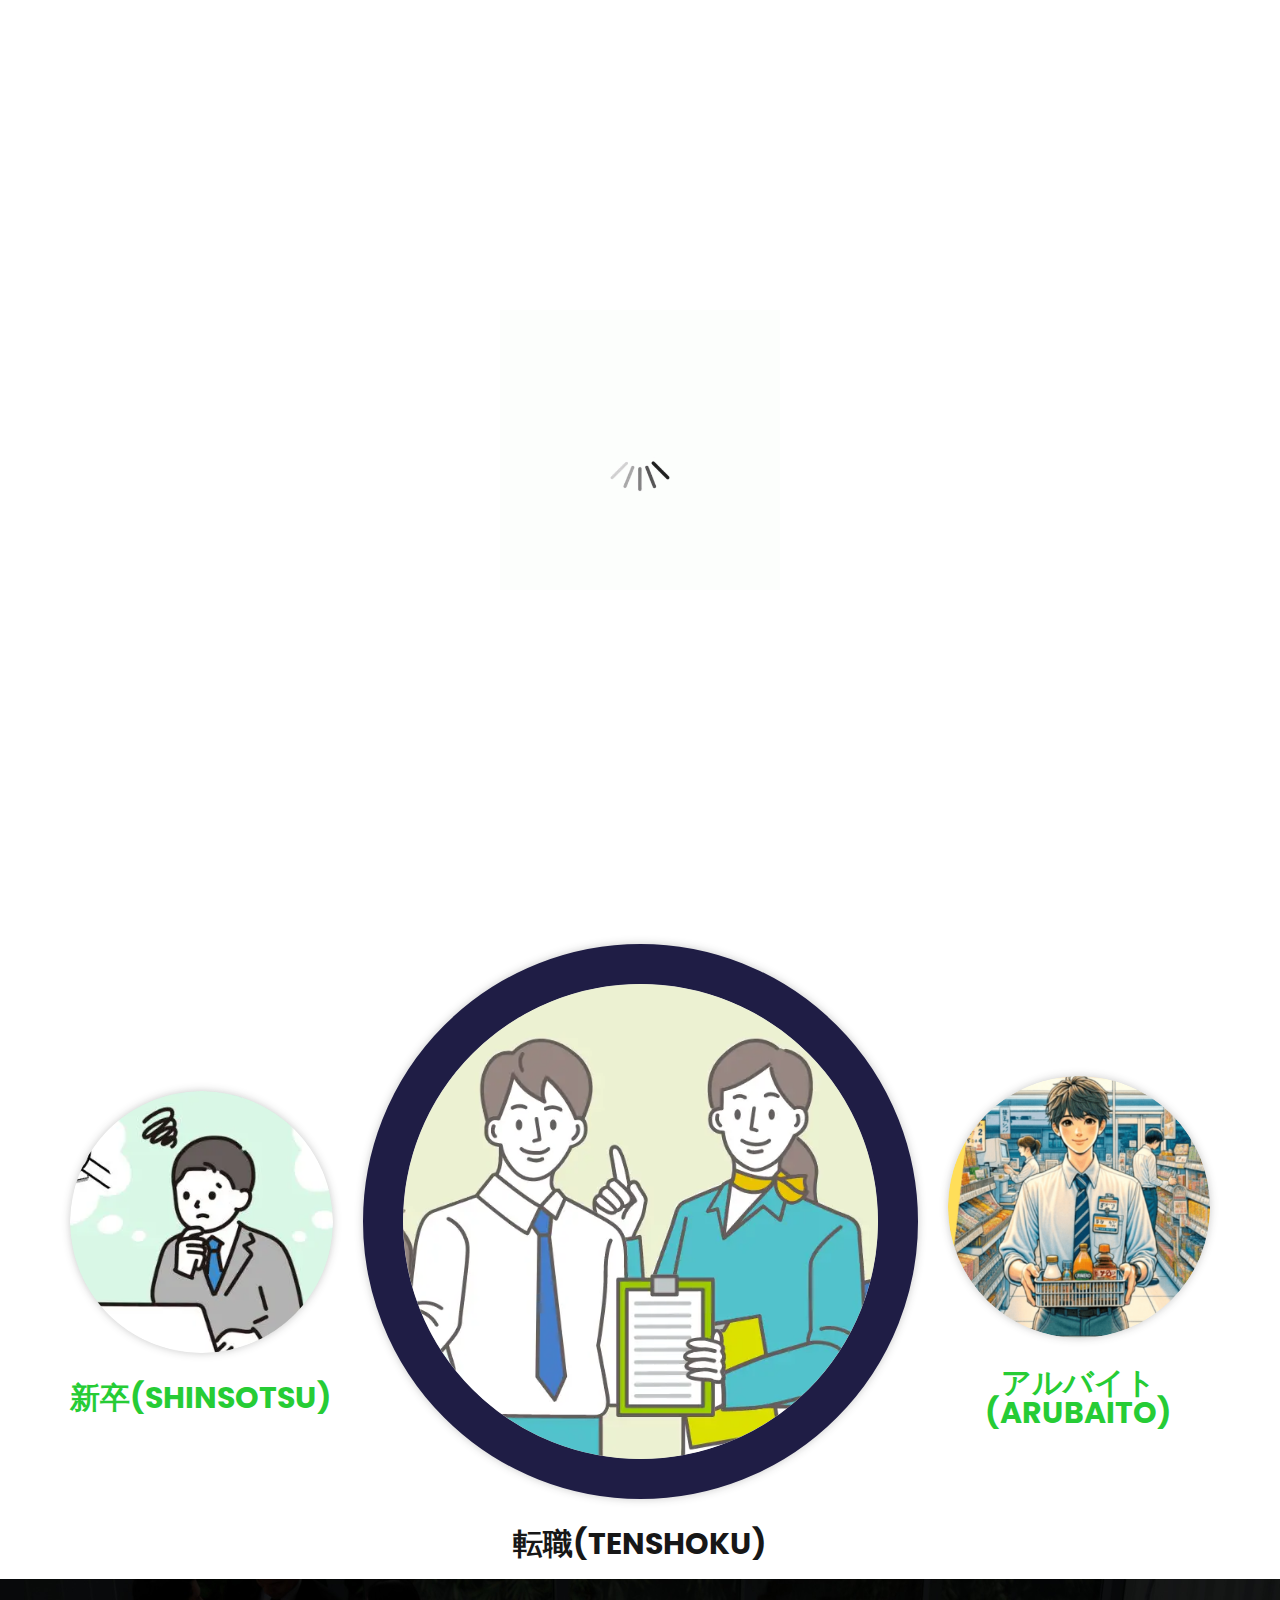
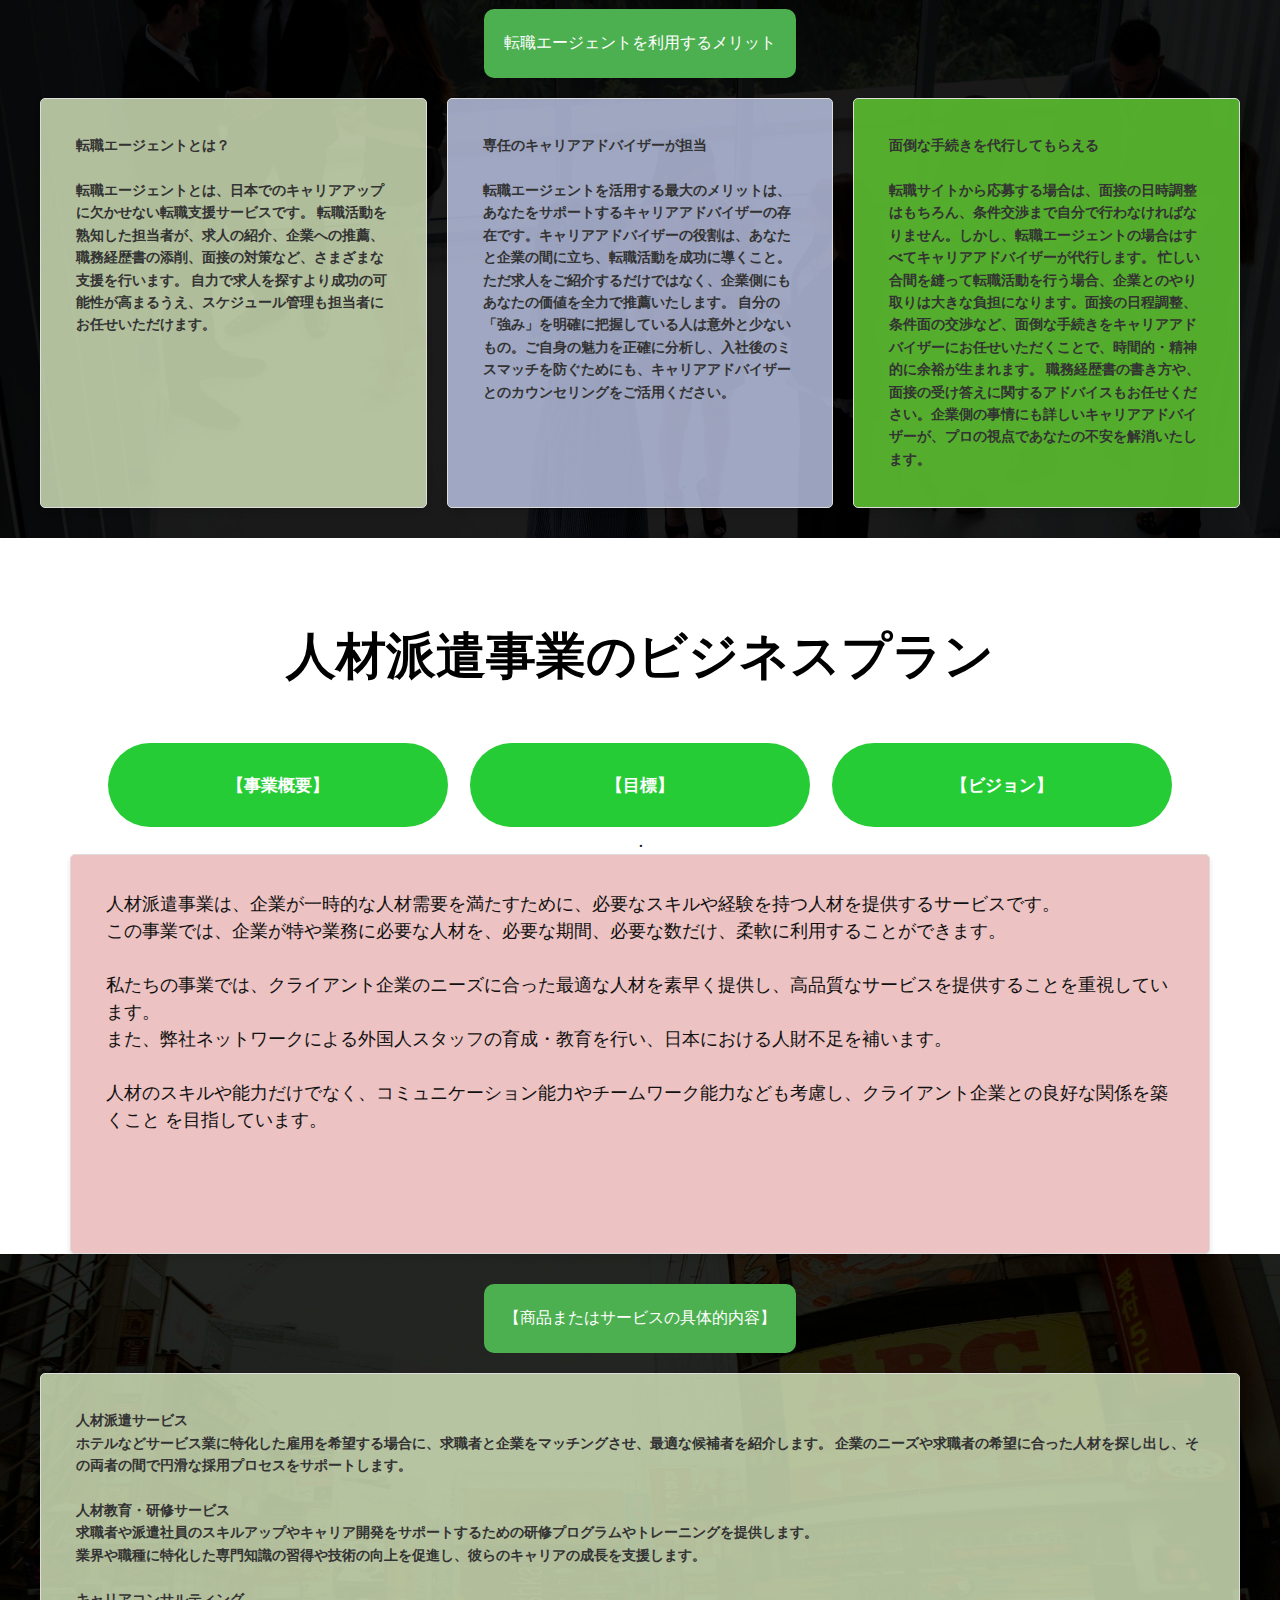
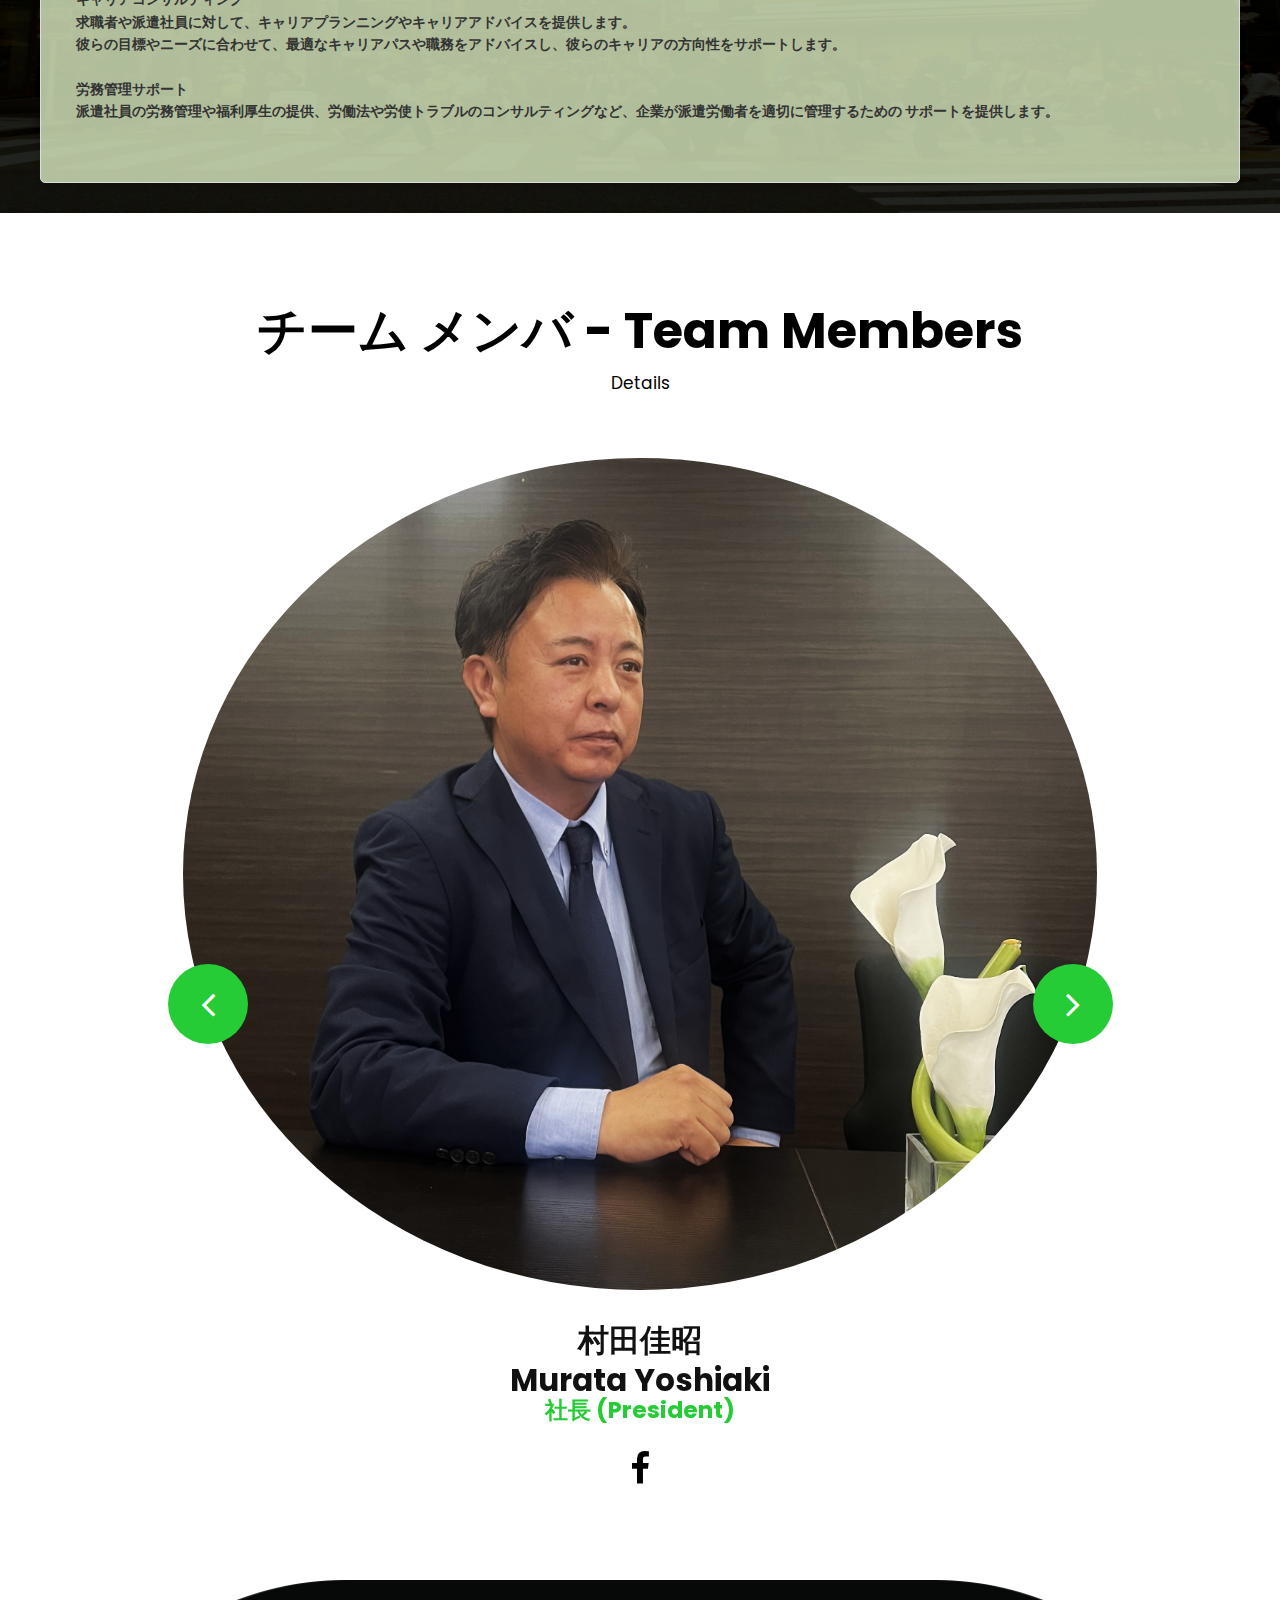
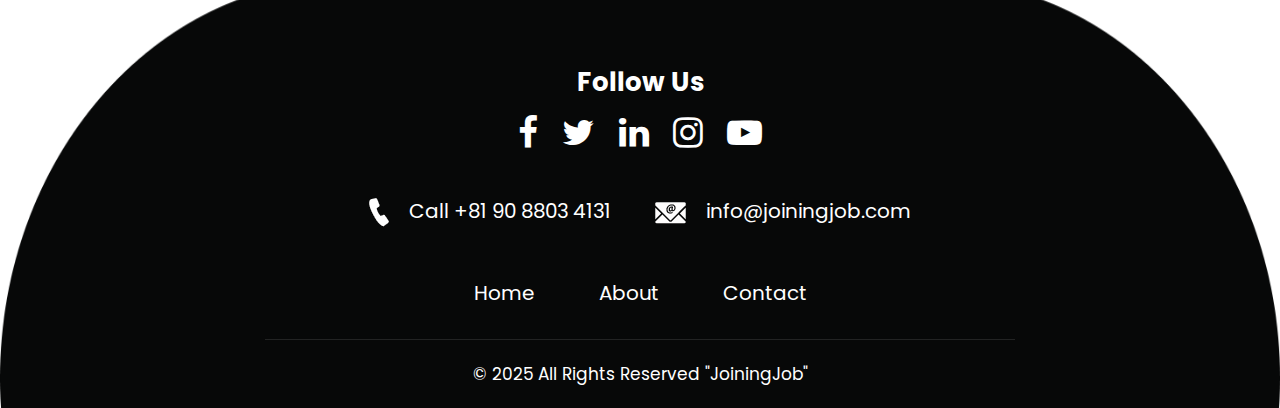
==== commit 8a468020: "new" ====
--- a/index.html
+++ b/index.html
@@ -341,7 +341,6 @@
                                     <span>社長 (President)</span>
                                     <ul class="social_icon text_align_center">
                                        <li> <a href="Javascript:void(0)"><i class="fa fa-facebook-f"></i></a></li>
-                                       
                                     </ul>
                                  </div>
                               </div>
@@ -356,13 +355,11 @@
                                     <span>会長補佐 (Assistant President)</span>
                                     <ul class="social_icon text_align_center">
                                        <li> <a href="Javascript:void(0)"><i class="fa fa-facebook-f"></i></a></li>
-                                       
                                     </ul>
                                  </div>
                               </div>
                            </div>
                         </div>
-                        
                      </div>
                      <a class="carousel-control-prev" href="#testimo" role="button" data-slide="prev">
                      <i class="fa fa-angle-left" aria-hidden="true"></i>
@@ -379,7 +376,7 @@
       </div>
       <!-- end trannir -->
       <!-- our_club -->
-      
+
       <!-- end our_club -->
       <!-- footer -->
       <footer>
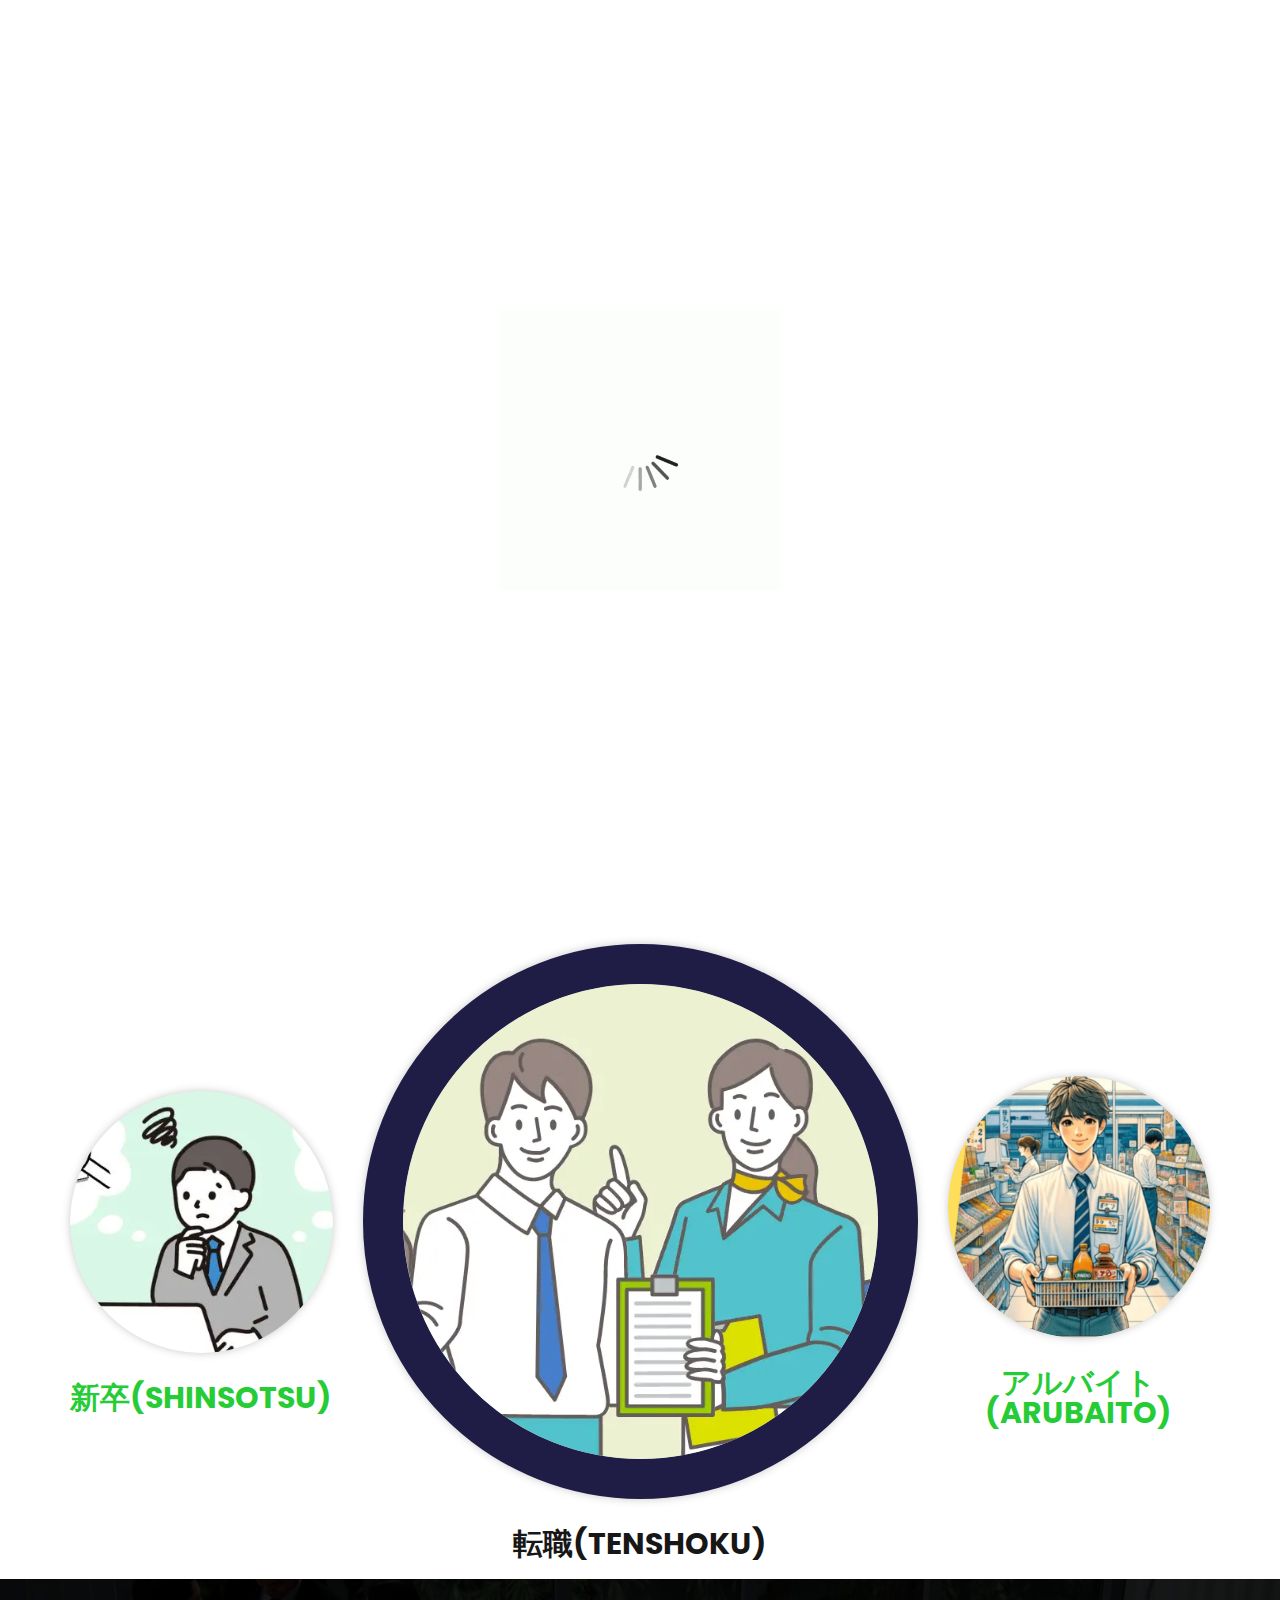
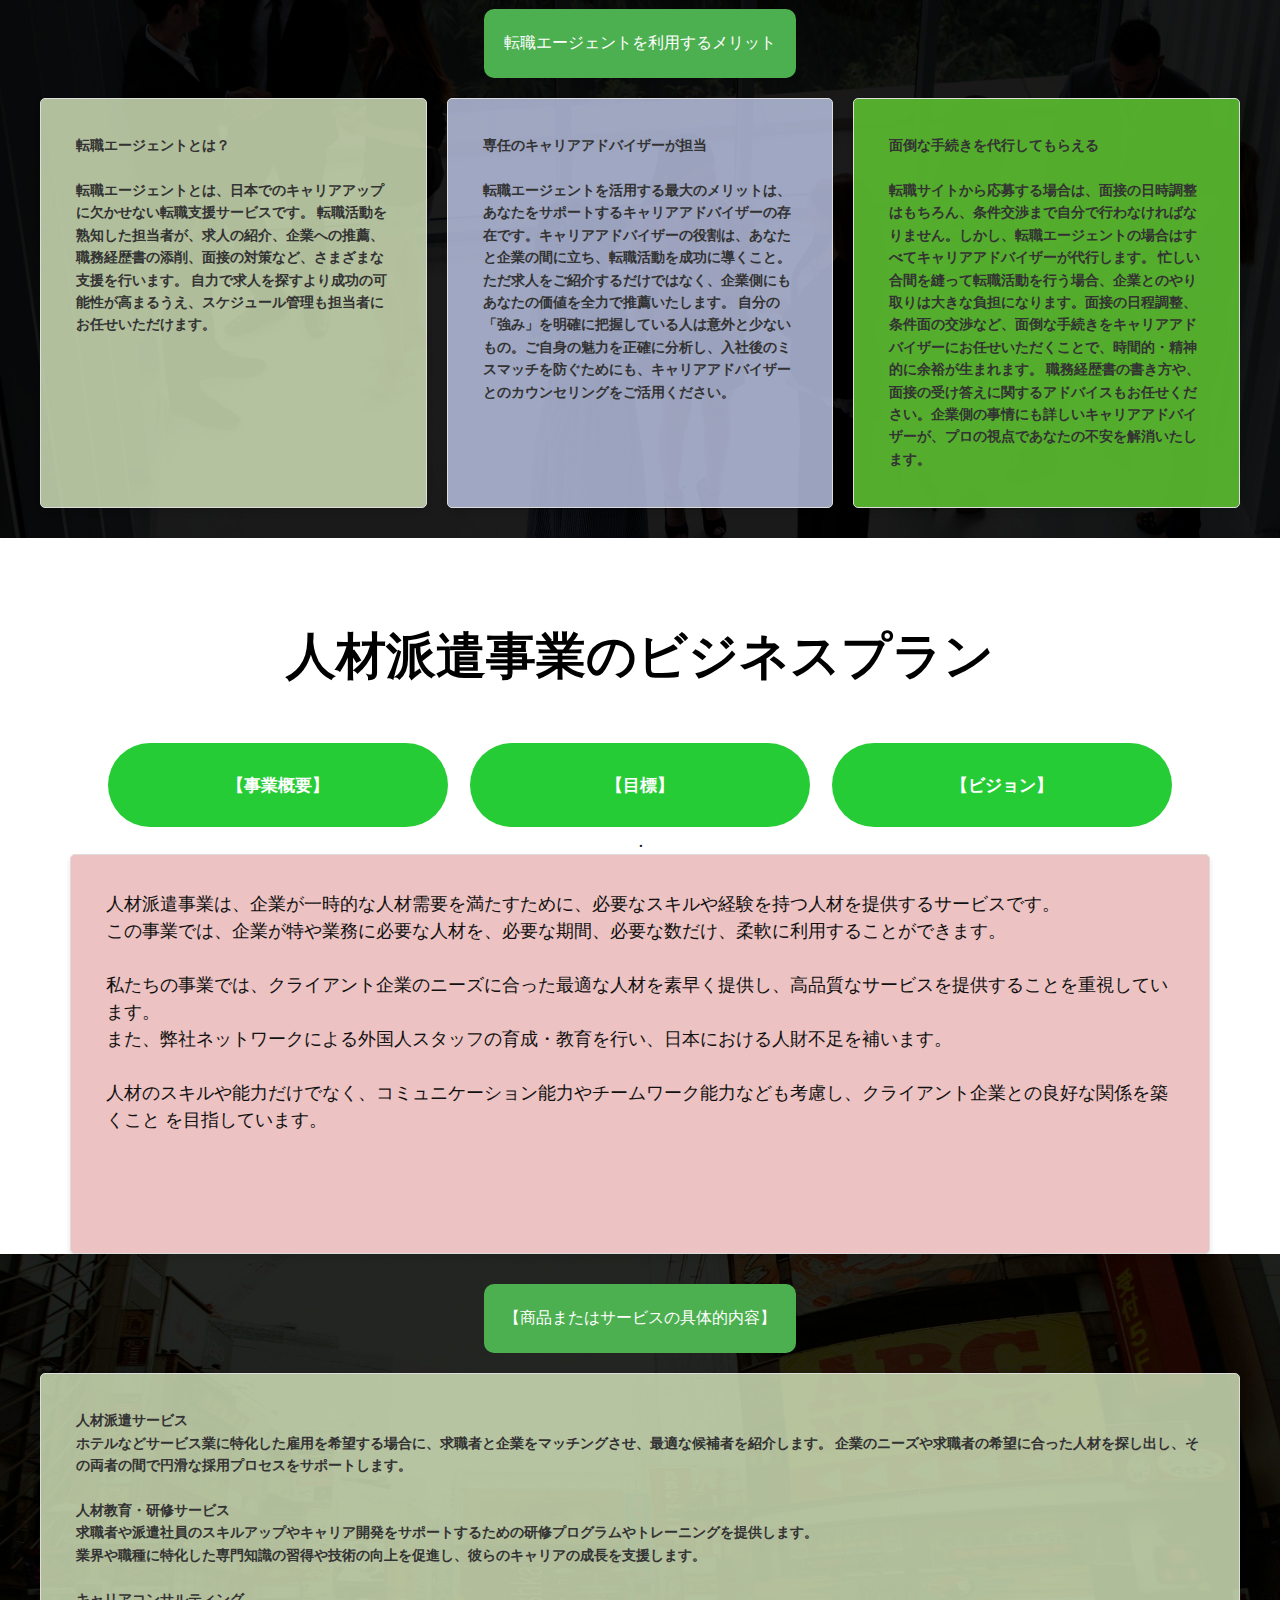
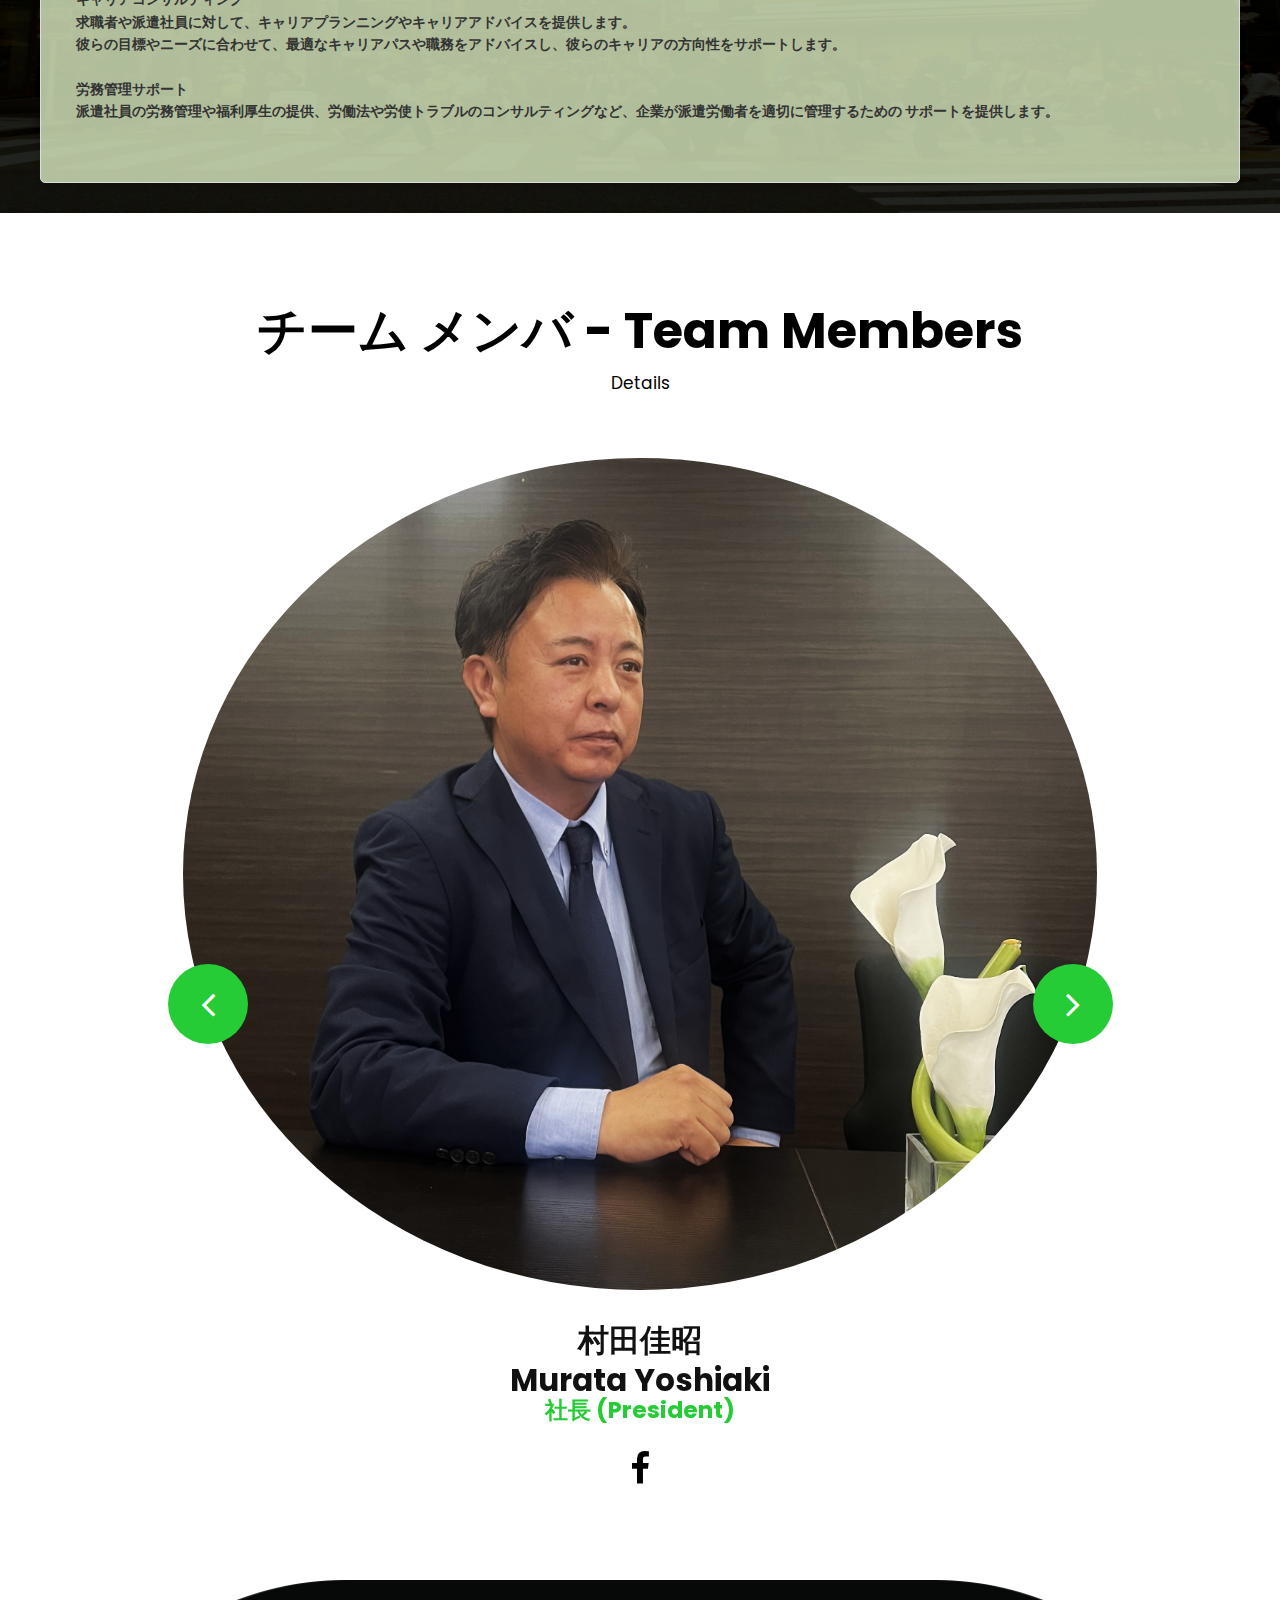
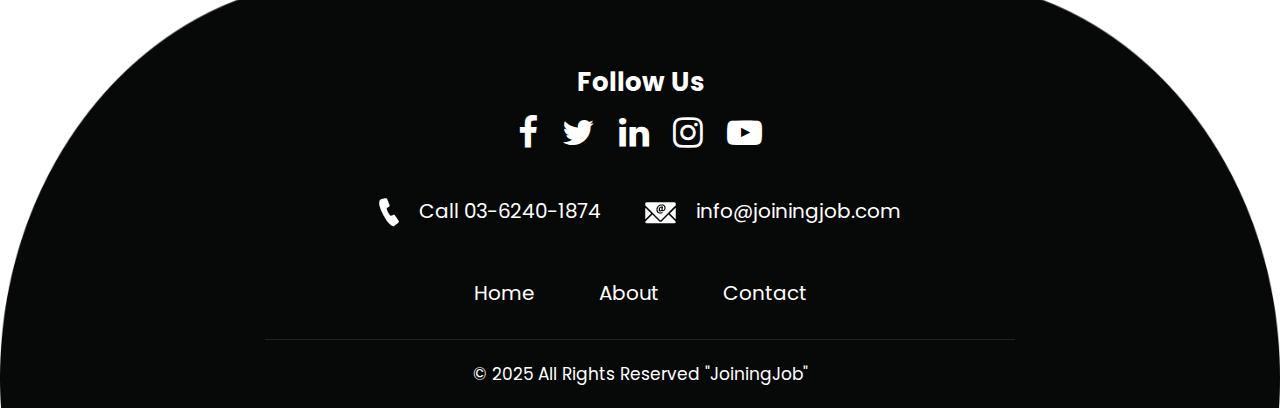
==== commit 6734e8d0: "NNNNN" ====
--- a/index.html
+++ b/index.html
@@ -394,7 +394,7 @@
                      </ul>
                      <div class="conta text_align_center">
                         <ul>
-                           <li> <a href="Javascript:void(0)"><img src="images/call.png" alt="#"/> Call +81 90 8803 4131</a>
+                           <li> <a href="Javascript:void(0)"><img src="images/call.png" alt="#"/> Call 03-6240-1874</a>
                            </li>
                            <li> <a href="Javascript:void(0)"><img src="images/mall.png" alt="#"/> info@joiningjob.com</a>
                            </li>
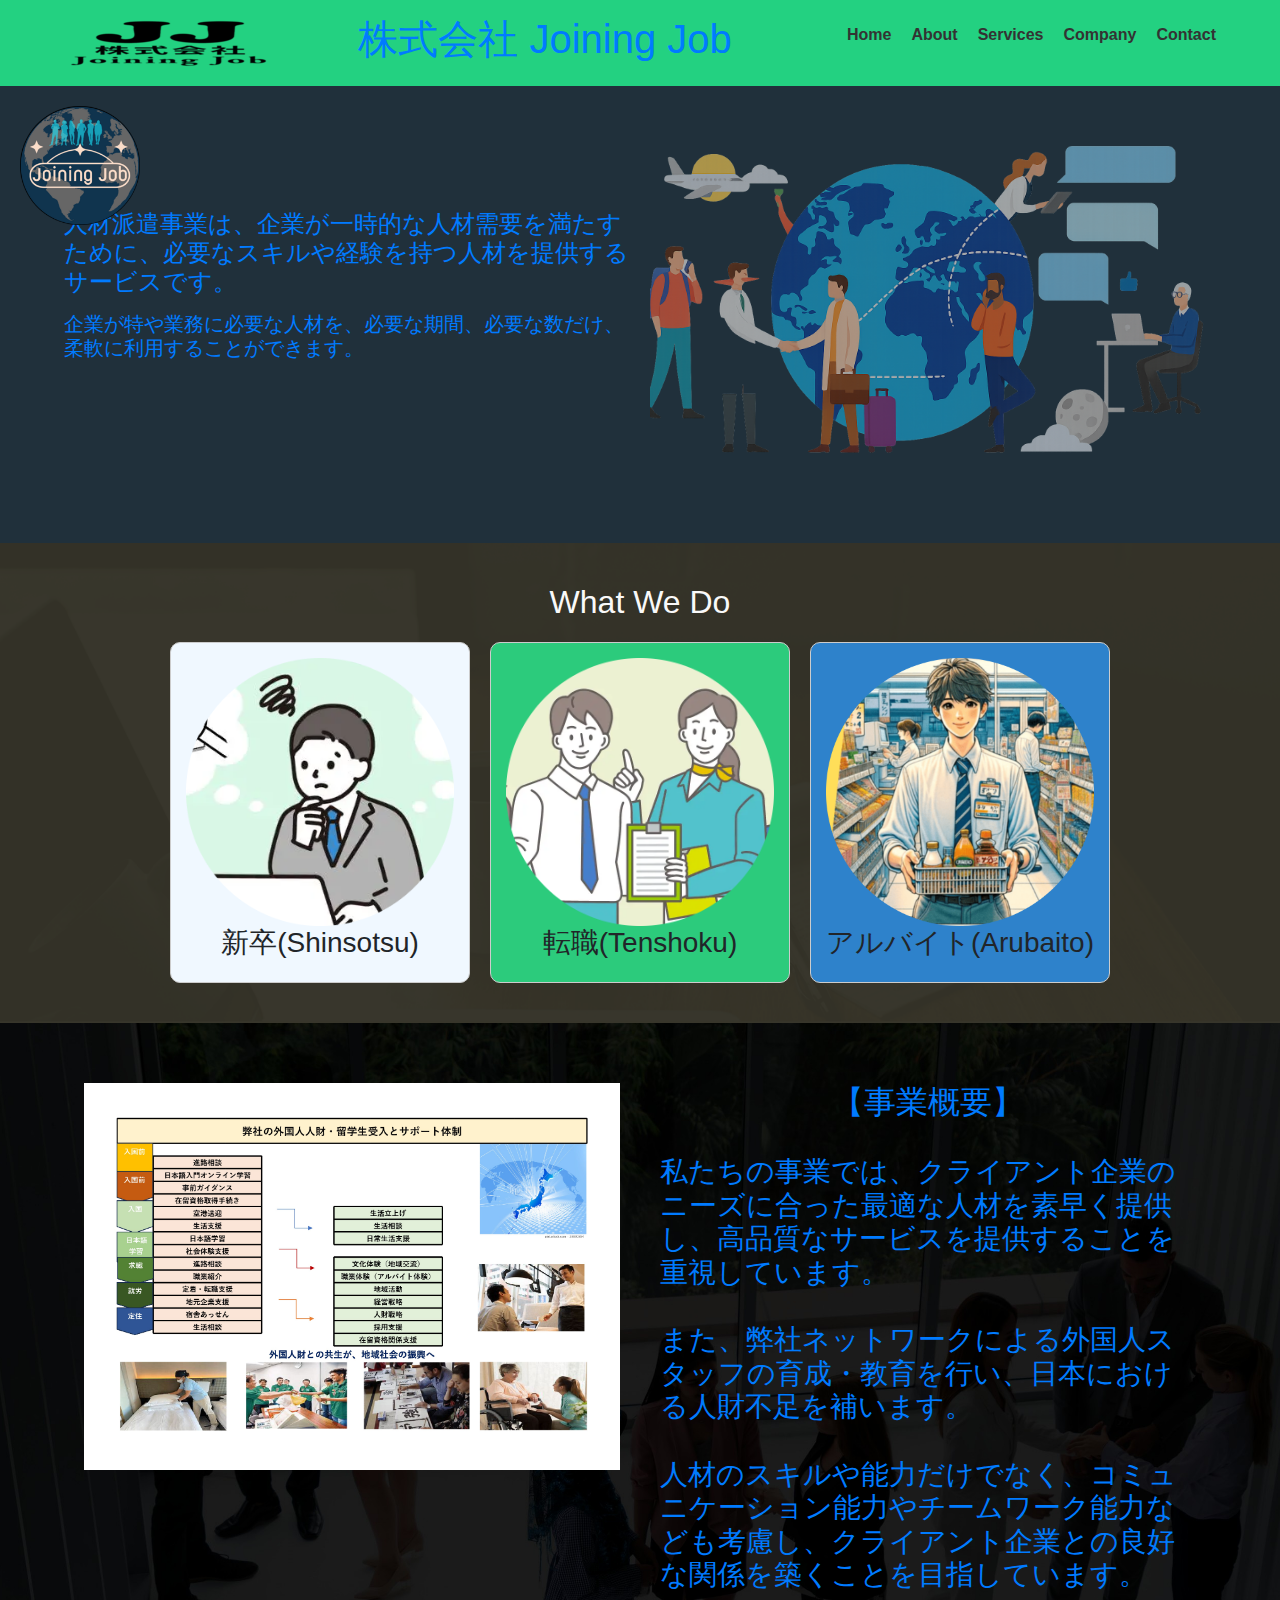
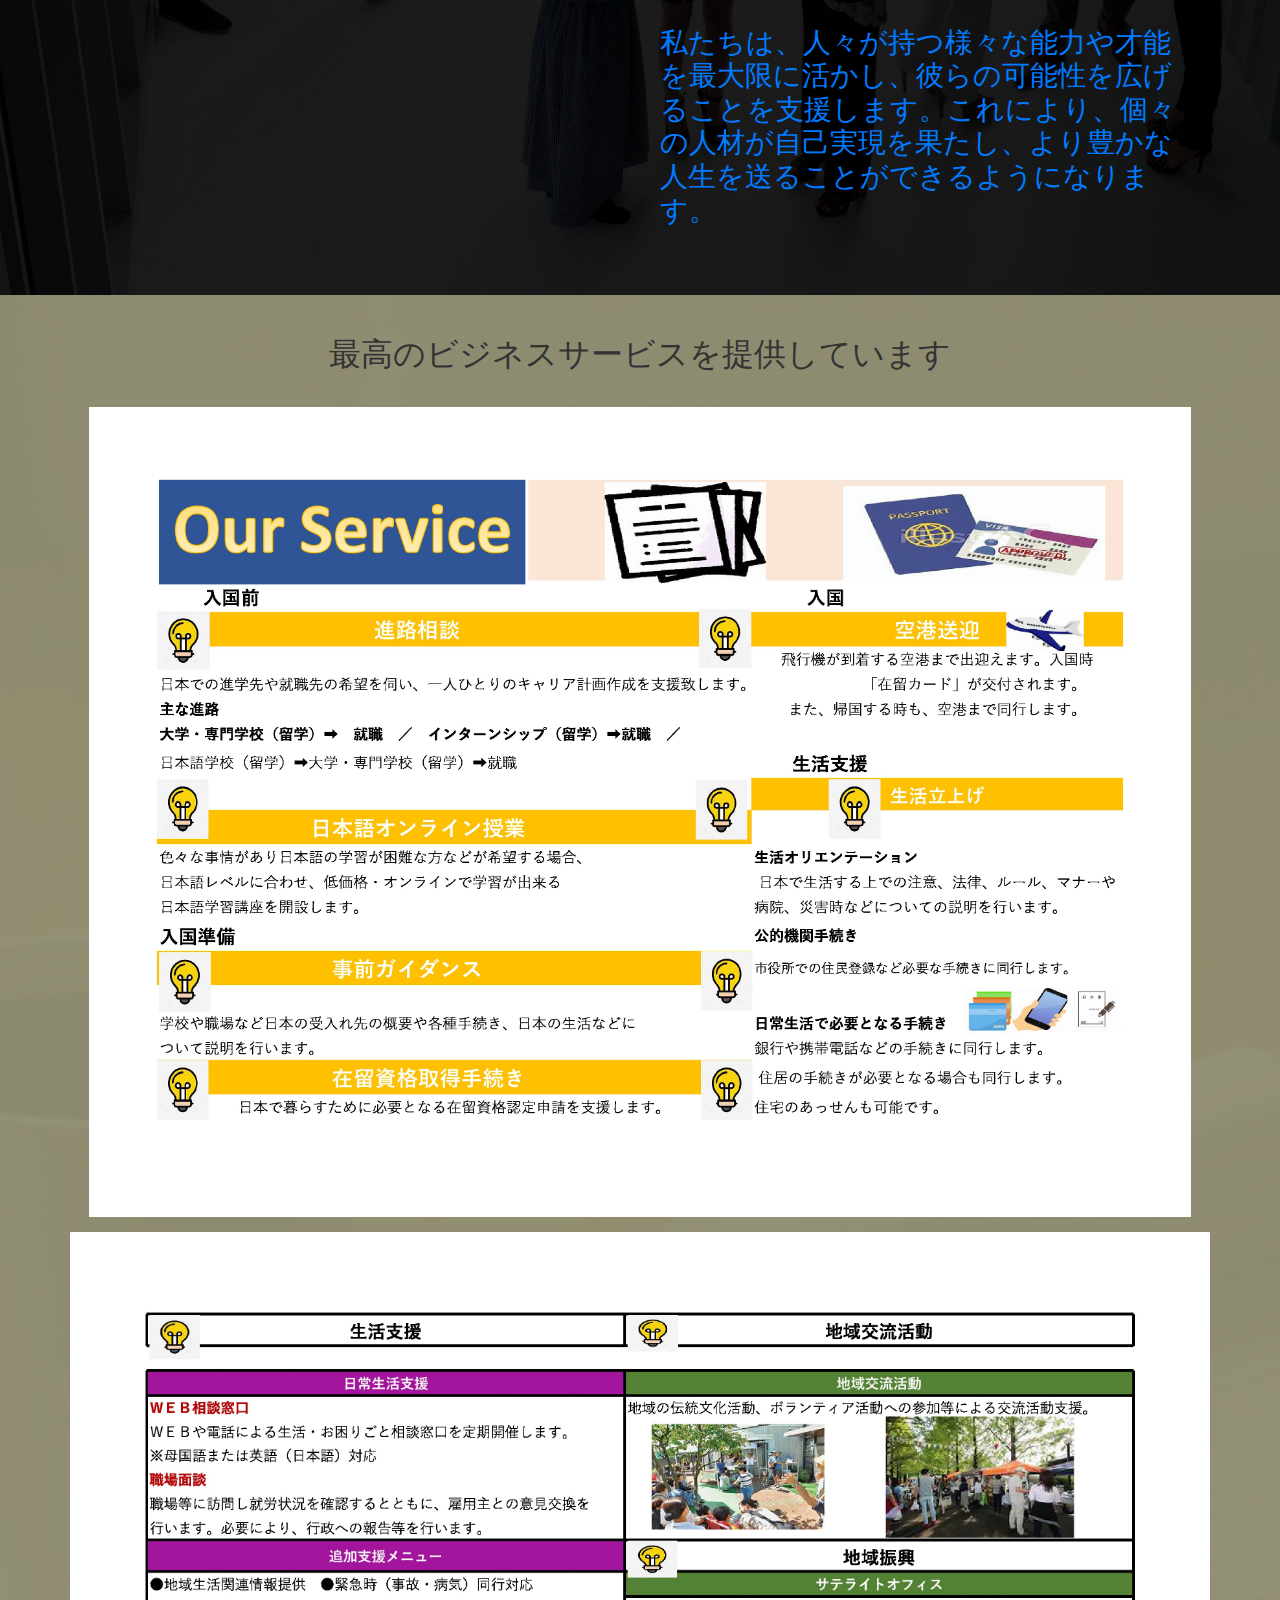
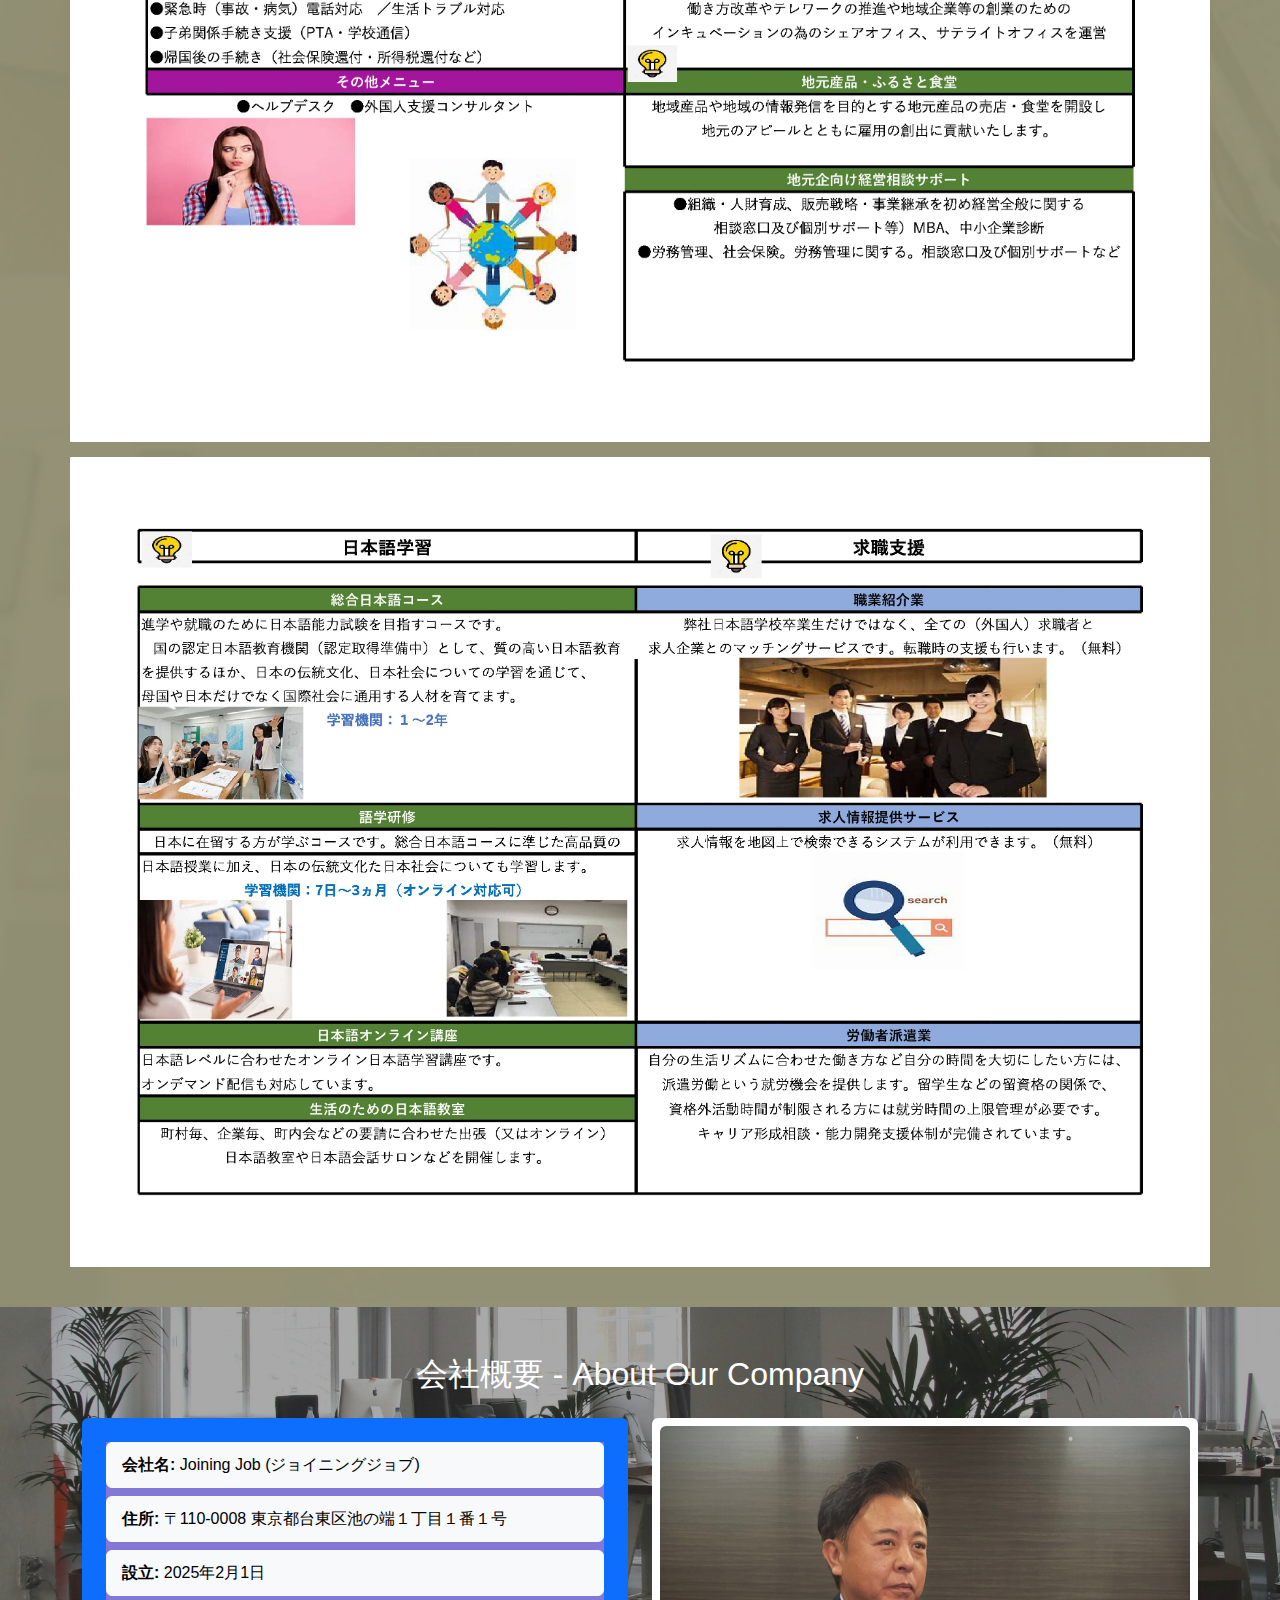
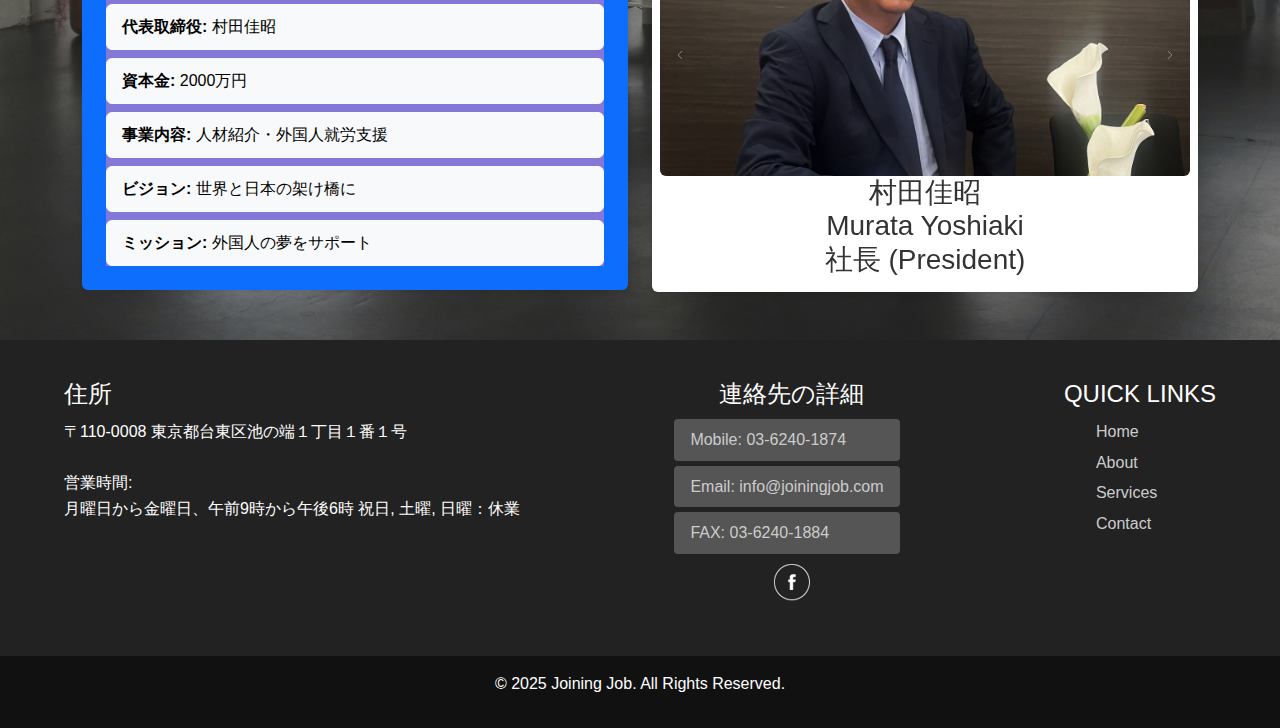
==== commit 4d571fe7: "New" ====
--- a/index.html
+++ b/index.html
@@ -1,432 +1,224 @@
 <!DOCTYPE html>
 <html lang="en">
-   <head>
-      <!-- basic -->
-      <meta charset="utf-8">
-      <meta http-equiv="X-UA-Compatible" content="IE=edge">
-      <!-- mobile metas -->
-      <meta name="viewport" content="width=device-width, initial-scale=1">
-      <meta name="viewport" content="initial-scale=1, maximum-scale=1">
-      <!-- site metas -->
-      <title>JoiningJob</title>
-      <meta name="keywords" content="">
-      <meta name="description" content="">
-      <meta name="author" content="">
-      <!-- bootstrap css -->
-      <link rel="stylesheet" href="css/bootstrap.min.css">
-      <!-- style css -->
-      <link rel="stylesheet" href="css/style.css">
-      <!-- responsive-->
-      <link rel="stylesheet" href="css/responsive.css">
-      <!-- awesome fontfamily -->
-      <link rel="stylesheet" href="https://cdnjs.cloudflare.com/ajax/libs/font-awesome/4.7.0/css/font-awesome.min.css">
-      <!--[if lt IE 9]>
-      <script src="https://oss.maxcdn.com/html5shiv/3.7.3/html5shiv.min.js"></script>
-      <script src="https://oss.maxcdn.com/respond/1.4.2/respond.min.js"></script><![endif]-->
+<head>
+ <style>
+   
+   .floating-image {
+  position: absolute;
+  top: 20px;        /* Adjust this to move the image vertically */
+  left: 20px;       /* Adjust this to move the image horizontally */
+  width: 120px;     /* Resize as needed */
+  z-index: 10;      /* Make sure it stays above section backgrounds */
+  pointer-events: none; /* Prevents interaction (click-through) */
+}
+
+   
+#aboutCarousel .carousel-control-prev,
+#aboutCarousel .carousel-control-next {
+  top: 50%;
+  transform: translateY(-50%);
+  width: 40px;
+  height: 40px;
+}
+
+#aboutCarousel .carousel-control-prev-icon,
+#aboutCarousel .carousel-control-next-icon {
+  background-size: 100% 100%;
+}
+</style>
+
+  <link href="https://cdn.jsdelivr.net/npm/bootstrap@5.3.2/dist/css/bootstrap.min.css" rel="stylesheet">
+  <script src="https://cdn.jsdelivr.net/npm/bootstrap@5.3.2/dist/js/bootstrap.bundle.min.js"></script>
+  <meta charset="UTF-8" />
+  <meta name="viewport" content="width=device-width, initial-scale=1.0"/>
+  <title>Joining Job</title>
+  <link rel="stylesheet" href="style.css" />
+</head>
+<body>
+
+  <!-- Header -->
+  <header class="header">
+    <div class="logo">
+      <img src="images/logo.png" alt="Joining Job Logo">
+    </div>
+    <h1 style="text-align: center; color: #007BFF;">株式会社 Joining Job</h1>
+    <nav class="nav">
+      <ul>
+        <li><a href="index.html">Home</a></li>
+        <li><a href="#about">About</a></li>
+        <li><a href="#service">Services</a></li>
+        <li><a href="#about2">Company</a></li>
+        <li><a href="#contact">Contact</a></li>
+      </ul>
+    </nav>
+  </header>
+
+  <!-- Hero Section -->
+  <!-- Wrapper div to hold both sections and the floating image -->
+<div class="section-wrapper" style="position: relative;">
+
+  <!-- Floating image at the top-left -->
+  <img src="images/foot.png" class="floating-image" alt="Floating Image">
+
+  <!-- Hero Section -->
+  <section class="hero">
+    <div class="hero-text">
+      <h2 style="color: #007BFF;">
+        人材派遣事業は、企業が一時的な人材需要を満たすために、必要なスキルや経験を持つ人材を提供するサービスです。
+      </h2>
+      <h5 style="color: #007BFF;">
+        企業が特や業務に必要な人材を、必要な期間、必要な数だけ、柔軟に利用することができます。
+      </h5>
+      <br><br>
+    </div>
+    <div class="hero-image">
+      <img src="images/img-1.png" alt="Hero Image">
+    </div>
+  </section>
+
+  <!-- What We Do Section -->
+  <section id="about" class="what-we-do" style="background-image: url('images/portfolio-bg.png'); background-size: cover; background-position: center;">
+    <h2 style="color: #f9f9f9;">What We Do</h2>
+    <div class="card-container">
+      <div class="card" style="background-color: #F0F8FF; padding: 15px; border-radius: 10px; border: 1px solid #ccc;">
+        <img src="images/sport1.png" alt="Training">
+        <h3>新卒(Shinsotsu)</h3>
+      </div>
+
+      <div class="card" style="background-color: #2ccb7c; padding: 15px; border-radius: 10px; border: 1px solid #ccc;">
+        <img src="images/img-15.png" alt="Training">
+        <h3>転職(Tenshoku)</h3>
+      </div>
+
+      <div class="card" style="background-color: #2e82cb; padding: 15px; border-radius: 10px; border: 1px solid #ccc;">
+        <img src="images/sport3.png" alt="Training">
+        <h3>アルバイト(Arubaito)</h3>
+      </div>
+    </div>
+  </section>
+</div>
+
+
+  <!-- About Section -->
+  <section class="about" style="background-image: url('images/abc.jpg'); background-size: cover; background-position: center;">
+    <div class="about-image">
+      <img src="images/img-8.png" alt="About Us">
+    </div>
+    <div class="about-content">
+      <h2 style="text-align: center; color: #007BFF;">【事業概要】</h2>
+      <br>
+      <h3 style="color: #007BFF;">
+        私たちの事業では、クライアント企業のニーズに合った最適な人材を素早く提供し、高品質なサービスを提供することを重視しています。<br><br>
+        また、弊社ネットワークによる外国人スタッフの育成・教育を行い、日本における人財不足を補います。<br><br>
+        人材のスキルや能力だけでなく、コミュニケーション能力やチームワーク能力なども考慮し、クライアント企業との良好な関係を築くことを目指しています。<br><br>
+        私たちは、人々が持つ様々な能力や才能を最大限に活かし、彼らの可能性を広げることを支援します。これにより、個々の人材が自己実現を果たし、より豊かな人生を送ることができるようになります。
+      </h3>
+    </div>
+  </section>
+
+  <!-- Portfolio -->
+    <section id="service" class="portfolio" style="background-image: url('images/banner-bg.png'); background-size: cover; background-position: center;">
+    <h2>最高のビジネスサービスを提供しています</h2>
+      <br>
+    <div class="portfolio-images">
+      <img src="images/img-9.png" alt="Portfolio 1">
+      <img src="images/img-10.png" alt="Portfolio 2">
+      <img src="images/img-11.png" alt="Portfolio 3">
+    </div>
+  </section>
+  
+ <section id="about2" class="section py-5" style="background-image: url('images/bg-img.jpg'); background-size: cover; background-position: center; background-repeat: no-repeat;">
+  <div class="container">
+    <h2 class="text-center mb-4" style="color: #ffffff;">会社概要 - About Our Company</h2>
+    <div class="row align-items-start">
+      <!-- Left Column: Button Info -->
+      <div class="col-lg-6 mb-4 mb-lg-0">
+        <div class="p-4 shadow-sm bg-primary text-white rounded h-100">
+          <div class="d-flex flex-column gap-2" style="background-color: #8377d8;">
+            <button class="btn btn-light text-start"><strong>会社名:</strong> Joining Job (ジョイニングジョブ)</button>
+            <button class="btn btn-light text-start"><strong>住所:</strong> 〒110-0008 東京都台東区池の端１丁目１番１号</button>
+            <button class="btn btn-light text-start"><strong>設立:</strong> 2025年2月1日</button>
+            <button class="btn btn-light text-start"><strong>代表取締役:</strong> 村田佳昭</button>
+            <button class="btn btn-light text-start"><strong>資本金:</strong> 2000万円</button>
+            <button class="btn btn-light text-start"><strong>事業内容:</strong> 人材紹介・外国人就労支援</button>
+            <button class="btn btn-light text-start"><strong>ビジョン:</strong> 世界と日本の架け橋に</button>
+            <button class="btn btn-light text-start"><strong>ミッション:</strong> 外国人の夢をサポート</button>
+          </div>
+        </div>
+      </div>
+
+      <!-- Right Column: Image Slider -->
+     <div class="col-lg-6 text-center">
+  <div class="p-2 bg-white shadow-sm rounded position-relative">
+    <div id="aboutCarousel" class="carousel slide" data-bs-ride="carousel" data-bs-interval="3000">
       
-      <style>
-         
-      body {
-   background-image: url('images/background.jpg'); /* Replace with your image path */
-   background-size: cover; /* Ensures the image covers the entire background */
-   background-repeat: no-repeat; /* Prevents tiling of the image */
-   background-attachment: fixed; /* Keeps the image fixed while scrolling */
-   background-position: center; /* Centers the image */
-            }
-      </style>
-   </head>
-   
-   <!-- body -->
-   <body class="main-layout">
+      <div class="carousel-inner">
+        <div class="carousel-item active">
+          <img src="images/clint.jpg" class="d-block w-100 rounded" alt="About Image 1">
+          <h3>村田佳昭 <br> Murata Yoshiaki <br>社長 (President)</h3>
+        </div>
+        <div class="carousel-item">
+          <img src="images/clint2.jpg" class="d-block w-100 rounded" alt="About Image 2">
+          <h3>カルキ・スボル <br> Karki Subol <br>会長補佐 (Assistant President)</h3>
+        </div>
+      </div>
+
+      <!-- Navigation arrows -->
+      <button class="carousel-control-prev" type="button" data-bs-target="#aboutCarousel" data-bs-slide="prev">
+        <span class="carousel-control-prev-icon" aria-hidden="true"></span>
+        <span class="visually-hidden">Previous</span>
+      </button>
+      <button class="carousel-control-next" type="button" data-bs-target="#aboutCarousel" data-bs-slide="next">
+        <span class="carousel-control-next-icon" aria-hidden="true"></span>
+        <span class="visually-hidden">Next</span>
+      </button>
+    </div>
+  </div>
+</div>
+
+
       
-      <!-- loader  -->
-      <div class="loader_bg">
-         <div class="loader"><img src="images/loading.gif" alt="" /></div>
-      </div>
+    </div>
+  </div>
+</section>
+
+
+  <!-- Footer -->
+  <footer id="contact" class="footer">
+    <div class="footer-left">
+      <h4>住所</h4>
+      <p>〒110-0008 東京都台東区池の端１丁目１番１号
+        <br><br>
+      営業時間:
+        <br>
+        月曜日から金曜日、午前9時から午後6時
+
+        祝日, 土曜, 日曜：休業</p>
+    </div>
+    <div class="footer-middle">
+      <h4 style="text-align: center;">連絡先の詳細</h4>
+      <a href="#" class="contact-btn">Mobile: 03-6240-1874</a>
+      <a href="#" class="contact-btn">Email: info@joiningjob.com</a>
+      <a href="#" class="contact-btn">FAX: 03-6240-1884</a>
       
-      <!-- end loader -->
-      <div id="mySidepanel" class="sidepanel">
-         <a href="javascript:void(0)" class="closebtn" onclick="closeNav()">×</a>
-         <a class="active" href="index.html">Home</a>
-         <a href="about.html">About</a>
-         <a href="contact.html">Contact</a>
-      </div>
-      
-      <!-- header -->
-      <header>
-         <!-- header inner -->
-         <div class="head-top">
-            <div class="container-fluid">
-               <div class="row d_flex">
-                  <div class="col-sm-3">
-                     <div class="logo">
-                        <a href="index.html"><img src="images/logo.png" /></a>
-                     </div>
-                  </div>
-                  <div class="col-sm-9">
-                     <ul class="email text_align_right">
-                        <li> <button class="openbtn" onclick="openNav()"><img src="images/menu_btn.png"></button></li>
-                     </ul>
-                  </div>
-               </div>
-            </div>
-         </div>
-      </header>
-      <!-- end header -->
-      
-      <!-- start slider section -->
-      <div  class=" banner_main">
-         <div class="container-fluid">
-            <div class="row">
-               <div class="col-md-12">
-                  <div class="club">
-                     <figure><img class="sm_n0" src="images/bbnner.png"> 
-                     <div class="poa_t">
-                        <h1>Joining Job</h1>
-                    
-                     </div>
-                  </div>
-               </div>
-            </div>
-         </div>
-      </div>
-      <!-- end slider section -->
-      <div class="footbol">
-         <div class="container-fluid">
-            <div class="row">
-               <div class="col-md-12">
-                  <div id="myCarousel" class="carousel slide" data-ride="carousel">
-                     <ol class="carousel-indicators">
-                        <li data-target="#myCarousel" data-slide-to="0" class="active"></li>
-                        <li data-target="#myCarousel" data-slide-to="1"></li>
-                        <li data-target="#myCarousel" data-slide-to="2"></li>
-                     </ol>
-                     <div class="carousel-inner">
-                        <div class="carousel-item active">
-                           <div class="container-fluid">
-                              <div class="carousel-caption relative">
-                                 <div class="bluid">
-                                    <div class="foot_img">
-                                       <figure><img src="images/foot.png" alt="#"/></figure>
-                                    </div>
-                                 </div>
-                              </div>
-                           </div>
-                        </div>
-                     </div>
-                  </div>
-               </div>
-            </div>
-         </div>
-         </div>
-      <!-- sports -->
-      <div class="sports">
-         <div class="container">
-            
-            <div class="row">
-               <div class="col-md-10 offset-md-1">
-                  <div class="titlepage text_align_center">
-                     <h2>サービス内容 - Our Services</h2> <br>
-                        <h3>こちらでは、フルタイムの就職支援、転職支援、パートタイムの仕事支援、ビザサポートを提供しています。日本での生活を支援するために、さまざまなサポートを通じて、あなたのキャリアとライフスタイルをサポートします。フルタイム・パートタイムの仕事を探している方、転職を考えている方、日本でのビザ申請に関してサポートが必要な方に、安心で効率的なサービスを提供しています。どんなご相談にも、専門のスタッフが丁寧に対応いたします。</h3>                  
-                  </div>
-               </div>
-            </div>
-            
-            
-            <div class="row d_flex">
-               <div class="col-md-3">
-                  <div class="sports_main text_align_center">
-                     <figure><img  src="images/sport1.png" alt="#"/></figure>
-                     <div class="sports_text">
-                        <h3>新卒(Shinsotsu)</h3>
-                     </div>
-                  </div>
-               </div>
-               <div class="col-md-6">
-                  <div class="sports_main text_align_center">
-                     <figure><img class="dorder" src="images/sport2.png" alt="#"/></figure>
-                     <div class="sports_text">
-                        <h3 class="dark3">転職(Tenshoku)</h3>
-                     </div>
-                  </div>
-               </div>
-               <div class="col-md-3">
-                  <div class="sports_main text_align_center">
-                     <figure><img src="images/sport3.png" alt="#"/></figure>
-                     <div class="sports_text">
-                        <h3>アルバイト(Arubaito)</h3>
-                     </div>
-                  </div>
-               </div>
-            </div>
-         </div>
-      </div>
-      <!-- end sports -->
-      
-     <div style="display: flex; flex-direction: column; justify-content: center; align-items: center; min-height:50vh; background-image: url('images/abc.jpg'); background-size: cover; background-position: center; overflow: auto; padding: 30px;">
-    <!-- Button Above All Groups -->
-    <button style="background-color: #4CAF50; color: white; border: none; padding: 20px 20px; text-align: center; text-decoration: none; display: inline-block; font-size: 16px; margin-bottom: 20px; cursor: pointer; border-radius: 10px;">転職エージェントを利用するメリット</button>
-    
-    <!-- Button and Text Groups -->
-    <div style="display: flex; flex-wrap: wrap; justify-content: center; gap: 20px; width: 100%; max-width: 1200px;">
-       
-       <!-- Group 1 -->
-        <div style="display: flex; flex-direction: column; align-items: center; gap: 10px; width: 100%; max-width: 500px; box-sizing: border-box; flex: 1;">
-            <div style="background-color: rgba(220, 236, 194, 0.8); color: #333; border: 1px solid #ddd; border-radius: 5px; box-shadow: 0 4px 6px rgba(0, 0, 0, 0.1); padding: 35px; width: 100%; line-height: 1.6; font-size: 14px; text-align: left; height: 410px; overflow: auto;">
-               <strong> 転職エージェントとは？ <br><br>
-                  転職エージェントとは、日本でのキャリアアップに欠かせない転職支援サービスです。
-                  転職活動を熟知した担当者が、求人の紹介、企業への推薦、職務経歴書の添削、面接の対策など、さまざまな支援を行います。
-                  自力で求人を探すより成功の可能性が高まるうえ、スケジュール管理も担当者にお任せいただけます。
-               </strong>
-            </div>
-        </div>
-       
-       <!-- Group 2 -->
-        <div style="display: flex; flex-direction: column; align-items: center; gap: 10px; width: 100%; max-width: 500px; box-sizing: border-box; flex: 1;">
-            <div style="background-color: rgba(194, 202, 236, 0.8); color: #333; border: 1px solid #ddd; border-radius: 5px; box-shadow: 0 4px 6px rgba(0, 0, 0, 0.1); padding: 35px; width: 100%; line-height: 1.6; font-size: 14px; text-align: left; height: 410px; overflow: auto;">
-               <strong> 専任のキャリアアドバイザーが担当 <br><br>
-                        転職エージェントを活用する最大のメリットは、あなたをサポートするキャリアアドバイザーの存在です。キャリアアドバイザーの役割は、あなたと企業の間に立ち、転職活動を成功に導くこと。ただ求人をご紹介するだけではなく、企業側にもあなたの価値を全力で推薦いたします。
-                        自分の「強み」を明確に把握している人は意外と少ないもの。ご自身の魅力を正確に分析し、入社後のミスマッチを防ぐためにも、キャリアアドバイザーとのカウンセリングをご活用ください。</strong>
-            </div>
-        </div>
-       
-       <!-- Group 3 -->
-        <div style="display: flex; flex-direction: column; align-items: center; gap: 10px; width: 100%; max-width: 500px; box-sizing: border-box; flex: 1;">
-            <div style="background-color: rgba(88, 183, 47, 0.94); color: #333; border: 1px solid #ddd; border-radius: 5px; box-shadow: 0 4px 6px rgba(0, 0, 0, 0.1); padding: 35px; width: 100%; line-height: 1.6; font-size: 14px; text-align: left; height: 410px; overflow: auto;">
-                <strong> 面倒な手続きを代行してもらえる <br><br>
-                        転職サイトから応募する場合は、面接の日時調整はもちろん、条件交渉まで自分で行わなければなりません。しかし、転職エージェントの場合はすべてキャリアアドバイザーが代行します。
-                        忙しい合間を縫って転職活動を行う場合、企業とのやり取りは大きな負担になります。面接の日程調整、条件面の交渉など、面倒な手続きをキャリアアドバイザーにお任せいただくことで、時間的・精神的に余裕が生まれます。
-                        職務経歴書の書き方や、面接の受け答えに関するアドバイスもお任せください。企業側の事情にも詳しいキャリアアドバイザーが、プロの視点であなたの不安を解消いたします。</strong>
-            </div>
-        </div>
-       
-    </div>
-</div>
-
-         
-         
-         
-         
-             <div class="our_club">
-   <div class="container">
-      <div class="row">
-         <div class="col-md-10 offset-md-1">
-            <div class="titlepage text_align_center">
-               <h2>人材派遣事業のビジネスプラン</h2>
-            </div>
-         </div>
-         <div class="col-md-12">
-            <div class="club_btn">
-               <button class="read_more" onclick="showContent('contactForm')">【事業概要】</button>
-               <button class="read_more" onclick="showContent('map')">【目標】</button>
-               <button class="read_more" onclick="showContent('nothing')">【ビジョン】</button>
-            </div>
-         </div>
-         <div class="col-md-12">
-            <!-- Dynamic Content Section -->
-            <div id="contactForm" class="content" style="display: block;">
-               <div>
-                  <h3 style="text-align: center;">.</h3>
-
-                  <div style="background-color: #ecc2c2; color: #333; border: 1px solid #ddd; border-radius: 5px; box-shadow: 0 4px 6px rgba(0, 0, 0, 0.1); padding: 35px; width: 100%; line-height: 1.6; font-size: 14px; text-align: left; height: 400px; overflow: auto;">
-                     <H3> 人材派遣事業は、企業が一時的な人材需要を満たすために、必要なスキルや経験を持つ人材を提供するサービスです。<br>
-                           この事業では、企業が特や業務に必要な人材を、必要な期間、必要な数だけ、柔軟に利用することができます。<br><br>
-                           私たちの事業では、クライアント企業のニーズに合った最適な人材を素早く提供し、高品質なサービスを提供することを重視しています。<br> 
-                           また、弊社ネットワークによる外国人スタッフの育成・教育を行い、日本における人財不足を補います。<br><br>
-                           人材のスキルや能力だけでなく、コミュニケーション能力やチームワーク能力なども考慮し、クライアント企業との良好な関係を築くこと を目指しています。
-                     </H3> 
-                     
-                  </div>
-               </div>
-            </div>
-            <div id="map" class="content" style="display: none;">
-               <div>
-                  <h3 style="text-align: center;">.</h3>
-
-                  <div style="background-color: #ecc2c2; color: #333; border: 1px solid #ddd; border-radius: 5px; box-shadow: 0 4px 6px rgba(0, 0, 0, 0.1); padding: 35px; width: 100%; line-height: 1.6; font-size: 14px; text-align: left; height: 400px; overflow: auto;">
-                  <h3>雇用機会の拡大 <br>
-                        多様な人材・グローバル人財に対して教育・育成を行い公平な雇用機会を提供し、特に就労の機会が限られている人々や就業困難な人々に 「も積極的に機会を提供することを目指します。
-                        <br><br>
-                        人材育成の支援 <br>
-                        求職者や派遣社員のスキルアップやキャリア開発を支援するためのプログラムや研修を提供し、彼らの可能性を最大限に引き出すことを目指します。
-                        <br><br>
-                        社会貢献活動の推進 <br>
-                        地域社会や社会全体に対する貢献活動を積極的に支援し、地域のコミュニティや福祉団体と連携して、社会問題の解決に貢献します。</h3>
-                  </div>
-               </div>
-            </div>
-            <div id="nothing" class="content" style="display: none;">
-               <div>
-                  <h3 style="text-align: center;">.</h3>
-
-                  <div style="background-color: #ecc2c2; color: #333; border: 1px solid #ddd; border-radius: 5px; box-shadow: 0 4px 6px rgba(0, 0, 0, 0.1); padding: 35px; width: 100%; line-height: 1.6; font-size: 14px; text-align: left; height: 400px; overflow: auto;">
-                  <H3> グローバルな人財の可能性を広げ、明るい未来を創る/JoiningJob=に生きる社会を目指して <br><br>
-
-                         このビジョンは、私たちが提供するサービスが単なる仕事の提供に留まらず、個々の人材の成長と社会全体の発展に貢献することを意味してい 明るい未来を創るためには、人々が自らの可能性を信じ、それを活かす機会が必要です。<br><br>
-                         また、私たちのサービスを通じて企業に最適な人材を提供することで、彼らのビジネスも成長し、<br>組織全体が発展することに貢献します。<br> 
-                         私たちはその機会を提供し、社会全体がより前向きで持続可能な未来を築くための一翼を担いたいと考えています。
-                     </H3>
-                  </div>
-               </div>
-            </div>
-         </div>
-      </div>
-   </div>
-</div>
-
-<script>
-   function showContent(section) {
-      // Hide all content divs
-      document.querySelectorAll('.content').forEach(content => {
-         content.style.display = 'none';
-      });
-
-      // Show the selected content
-      document.getElementById(section).style.display = 'block';
-   }
-</script>
-
-<div style="display: flex; flex-direction: column; justify-content: center; align-items: center; min-height:50vh; background-image: url('images/abc-2.jpg'); background-size: cover; background-position: center; overflow: auto; padding: 30px;">
-    <!-- Button Above All Groups -->
-    <button style="background-color: #4CAF50; color: white; border: none; padding: 20px 20px; text-align: center; text-decoration: none; display: inline-block; font-size: 16px; margin-bottom: 20px; cursor: pointer; border-radius: 10px;">【商品またはサービスの具体的内容】</button>
-    
-    <!-- Button and Text Groups -->
-    <div style="display: flex; flex-wrap: wrap; justify-content: center; gap: 20px; width: 100%; max-width: 1200px;">
-       
-       <!-- Group 1 -->
-        <div style="display: flex; flex-direction: column; align-items: center; gap: 10px; width: 100%; max-width: 1200px; box-sizing: border-box; flex: 1;">
-            <div style="background-color: rgba(220, 236, 194, 0.8); color: #333; border: 1px solid #ddd; border-radius: 5px; box-shadow: 0 4px 6px rgba(0, 0, 0, 0.1); padding: 35px; width: 100%; line-height: 1.6; font-size: 14px; text-align: left; height: 410px; overflow: auto;">
-               <strong>人材派遣サービス<br>
-                  ホテルなどサービス業に特化した雇用を希望する場合に、求職者と企業をマッチングさせ、最適な候補者を紹介します。 企業のニーズや求職者の希望に合った人材を探し出し、その両者の間で円滑な採用プロセスをサポートします。<br><br>
-                  人材教育・研修サービス<br>
-                  求職者や派遣社員のスキルアップやキャリア開発をサポートするための研修プログラムやトレーニングを提供します。<br>
-                  業界や職種に特化した専門知識の習得や技術の向上を促進し、彼らのキャリアの成長を支援します。<br><br>
-                  キャリアコンサルティング <br>
-                  求職者や派遣社員に対して、キャリアプランニングやキャリアアドバイスを提供します。<br>
-                  彼らの目標やニーズに合わせて、最適なキャリアパスや職務をアドバイスし、彼らのキャリアの方向性をサポートします。<br><br>
-                  労務管理サポート<br>
-                  派遣社員の労務管理や福利厚生の提供、労働法や労使トラブルのコンサルティングなど、企業が派遣労働者を適切に管理するための サポートを提供します。
-               </strong>
-            </div>
-         </div>
-         </div>
-         </div>
- 
-      <!-- trannir -->
-      <div class="trannir">
-         <div class="container">
-            <div class="row">
-               <div class="col-md-12">
-                  <div class="titlepage text_align_center">
-                     <h2> チーム メンバ - Team Members</h2>
-                     <p>Details</p>
-                  </div>
-               </div>
-            </div>
-            <div class="row d_flex">
-               <div class="col-lg-10 offset-lg-1 col-md-12">
-                  <div id="testimo" class="carousel slide our_trannir" data-ride="carousel">
-                     <ol class="carousel-indicators">
-                        <li data-target="#testimo" data-slide-to="0" class="active"></li>
-                        <li data-target="#testimo" data-slide-to="1"></li>
-                        <li data-target="#testimo" data-slide-to="2"></li>
-                     </ol>
-                     <div class="carousel-inner">
-                        <div class="carousel-item active">
-                           <div class="container">
-                              <div class="carousel-caption posi_in">
-                                 <div class="trannir_text">
-                                    <i><img src="images/clint.jpg" alt="#"/></i>
-                                    <h3>村田佳昭 <br> <br>Murata Yoshiaki </h3>
-                                    <span>社長 (President)</span>
-                                    <ul class="social_icon text_align_center">
-                                       <li> <a href="Javascript:void(0)"><i class="fa fa-facebook-f"></i></a></li>
-                                    </ul>
-                                 </div>
-                              </div>
-                           </div>
-                        </div>
-                        <div class="carousel-item">
-                           <div class="container">
-                              <div class="carousel-caption posi_in">
-                                 <div class="trannir_text">
-                                    <i><img src="images/clint2.jpg" alt="#"/></i>
-                                    <h3>カルキ・スボル <br> <br> Karki Subol</h3>
-                                    <span>会長補佐 (Assistant President)</span>
-                                    <ul class="social_icon text_align_center">
-                                       <li> <a href="Javascript:void(0)"><i class="fa fa-facebook-f"></i></a></li>
-                                    </ul>
-                                 </div>
-                              </div>
-                           </div>
-                        </div>
-                     </div>
-                     <a class="carousel-control-prev" href="#testimo" role="button" data-slide="prev">
-                     <i class="fa fa-angle-left" aria-hidden="true"></i>
-                     <span class="sr-only">Previous</span>
-                     </a>
-                     <a class="carousel-control-next" href="#testimo" role="button" data-slide="next">
-                     <i class="fa fa-angle-right" aria-hidden="true"></i>
-                     <span class="sr-only">Next</span>
-                     </a>
-                  </div>
-               </div>
-            </div>
-         </div>
-      </div>
-      <!-- end trannir -->
-      <!-- our_club -->
-
-      <!-- end our_club -->
-      <!-- footer -->
-      <footer>
-         <div class="footer">
-            <div class="container">
-               <div class="row">
-                  <div class="col-md-8 offset-md-2">
-                     <h3>Follow Us</h3>
-                     <ul class="social_icon text_align_center">
-                        <li><a href="https://www.facebook.com/profile.php?id=61573018944932" target="_blank" rel="noopener noreferrer"><i class="fa fa-facebook-f"></i></a></li>
-                        <li> <a href="Javascript:void(0)"><i class="fa fa-twitter"></i></a></li>
-                        <li> <a href="Javascript:void(0)"><i class="fa fa-linkedin" aria-hidden="true"></i></a></li>
-                        <li> <a href="Javascript:void(0)"><i class="fa fa-instagram" aria-hidden="true"></i></a></li>
-                        <li> <a href="Javascript:void(0)"><i class="fa fa-youtube-play" aria-hidden="true"></i></a></li>
-                     </ul>
-                     <div class="conta text_align_center">
-                        <ul>
-                           <li> <a href="Javascript:void(0)"><img src="images/call.png" alt="#"/> Call 03-6240-1874</a>
-                           </li>
-                           <li> <a href="Javascript:void(0)"><img src="images/mall.png" alt="#"/> info@joiningjob.com</a>
-                           </li>
-                        </ul>
-                     </div>
-                  </div>
-                  <div class="col-md-8 offset-md-2">
-                     <div class="menu_bottom text_align_center">
-                        <ul>
-                           <li><a href="index.html">Home</a></li>
-                           <li><a href="about.html">About</a></li>
-                           <li><a href="contact.html">Contact</a></li>
-                        </ul>
-                     </div>
-                  </div>
-               </div>
-            </div>
-            <div class="copyright text_align_center">
-               <div class="container">
-                  <div class="row">
-                     <div class="col-md-8 offset-md-2">
-                        <p>© 2025 All Rights Reserved  "JoiningJob"</p>
-                     </div>
-                  </div>
-               </div>
-            </div>
-         </div>
-      </footer>
-      <!-- end footer -->
-      <!-- Javascript files-->
-      <script src="js/jquery.min.js"></script>
-      <script src="js/bootstrap.bundle.min.js"></script>
-      <script src="js/jquery-3.0.0.min.js"></script>
-      <script src="js/custom.js"></script>
-</html>+      <div class="social-icons"  style="display: flex; justify-content: center;">
+        <a href="#"><img src="images/fb-icon.png" alt="Facebook"></a>
+      </div>
+    </div>
+    <div class="footer-right">
+      <h4>QUICK LINKS</h4>
+      <ul>
+        <li><a href="#">Home</a></li>
+        <li><a href="#">About</a></li>
+        <li><a href="#">Services</a></li>
+        <li><a href="#">Contact</a></li>
+      </ul>
+    </div>
+  </footer>
+
+  <div class="copyright">
+    <p>&copy; 2025 Joining Job. All Rights Reserved.</p>
+  </div>
+
+</body>
+</html>
--- a/style.css
+++ b/style.css
@@ -0,0 +1,228 @@
+* {
+  margin: 0;
+  padding: 0;
+  box-sizing: border-box;
+}
+
+#about2 button {
+  width: 100%;
+  text-align: left;
+  font-size: 1rem;
+  padding: 10px 15px;
+}
+.carousel-inner img {
+  max-height: 350px;
+  object-fit: cover;
+}
+
+
+body {
+  font-family: 'Segoe UI', sans-serif;
+  line-height: 1.6;
+  color: #333;
+}
+
+a {
+  text-decoration: none;
+  color: inherit;
+}
+
+img {
+  max-width: 100%;
+  display: block;
+}
+
+/* Header */
+.header {
+  display: flex;
+  justify-content: space-between;
+  align-items: center;
+  padding: 15px 5%;
+  background-color: rgb(35, 209, 129);
+  position: sticky;
+  top: 0;
+  z-index: 999;
+}
+
+.nav ul {
+  display: flex;
+  list-style: none;
+  gap: 20px;
+}
+
+.nav ul li a {
+  font-weight: bold;
+}
+
+/* Hero Section */
+.hero {
+  display: flex;
+  flex-wrap: wrap;
+  padding: 40px 5%;
+  align-items: center;
+  background-color: #20303b;
+}
+
+.hero-text {
+  flex: 1;
+  padding-right: 20px;
+}
+
+.hero-text h2 {
+  margin-bottom: 15px;
+  font-size: 1.5rem;
+}
+
+.hero-text .buttons a {
+  margin-right: 10px;
+  padding: 10px 20px;
+  background-color: #4CAF50;
+  color: #fff;
+  border-radius: 4px;
+}
+
+.hero-image {
+  flex: 1;
+}
+
+/* What We Do */
+.what-we-do {
+  padding: 40px 5%;
+  background-color: #ffffff;
+  text-align: center;
+}
+
+.card-container {
+  display: flex;
+  gap: 20px;
+  flex-wrap: wrap;
+  justify-content: center;
+  margin-top: 20px;
+}
+
+.card {
+  flex: 1 1 250px;
+  max-width: 300px;
+  padding: 20px;
+  border: 1px solid #ddd;
+  border-radius: 8px;
+}
+
+/* About Section */
+.about {
+  display: flex;
+  flex-wrap: wrap;
+  padding: 40px 5%;
+  background-color: #f9f9f9;
+}
+
+.about-image,
+.about-content {
+  flex: 1;
+  min-width: 300px;
+  padding: 20px;
+}
+
+/* Portfolio */
+.portfolio {
+  padding: 40px 5%;
+  text-align: center;
+}
+
+.portfolio-images {
+  display: flex;
+  flex-direction: column;
+  gap: 15px;
+  align-items: center;
+}
+
+.portfolio-images img {
+  width: 100%;
+  max-width: 2000px;
+  height: auto;
+  max-height: 90vh; /* Limit height to 90% of viewport */
+  object-fit: contain;
+  border-radius: 8px;
+}
+
+
+.quote-btn {
+  display: inline-block;
+  margin-top: 20px;
+  padding: 10px 25px;
+  background-color: #007bff;
+  color: white;
+  border-radius: 4px;
+}
+
+.highlight {
+  margin-top: 40px;
+}
+
+/* Footer */
+.footer {
+  display: flex;
+  flex-wrap: wrap;
+  justify-content: space-between;
+  padding: 40px 5%;
+  background-color: #222;
+  color: white;
+}
+
+.footer h4 {
+  margin-bottom: 10px;
+}
+
+.footer ul {
+  list-style: none;
+}
+
+.footer a {
+  color: #ccc;
+  display: block;
+  margin-bottom: 5px;
+}
+
+.social-icons {
+  display: flex;
+  gap: 10px;
+  margin: 10px 0;
+}
+
+.contact-btn {
+  display: inline-block;
+  margin-right: 10px;
+  padding: 8px 16px;
+  background-color: #555;
+  color: white;
+  border-radius: 4px;
+}
+
+.copyright {
+  text-align: center;
+  padding: 15px;
+  background-color: #111;
+  color: white;
+}
+
+/* Responsive */
+@media (max-width: 768px) {
+  .hero,
+  .about {
+    flex-direction: column;
+  }
+
+  .nav ul {
+    flex-direction: column;
+    gap: 10px;
+  }
+
+  .card-container {
+    flex-direction: column;
+    align-items: center;
+  }
+
+  .portfolio-images img {
+    max-width: 100%;
+  }
+}
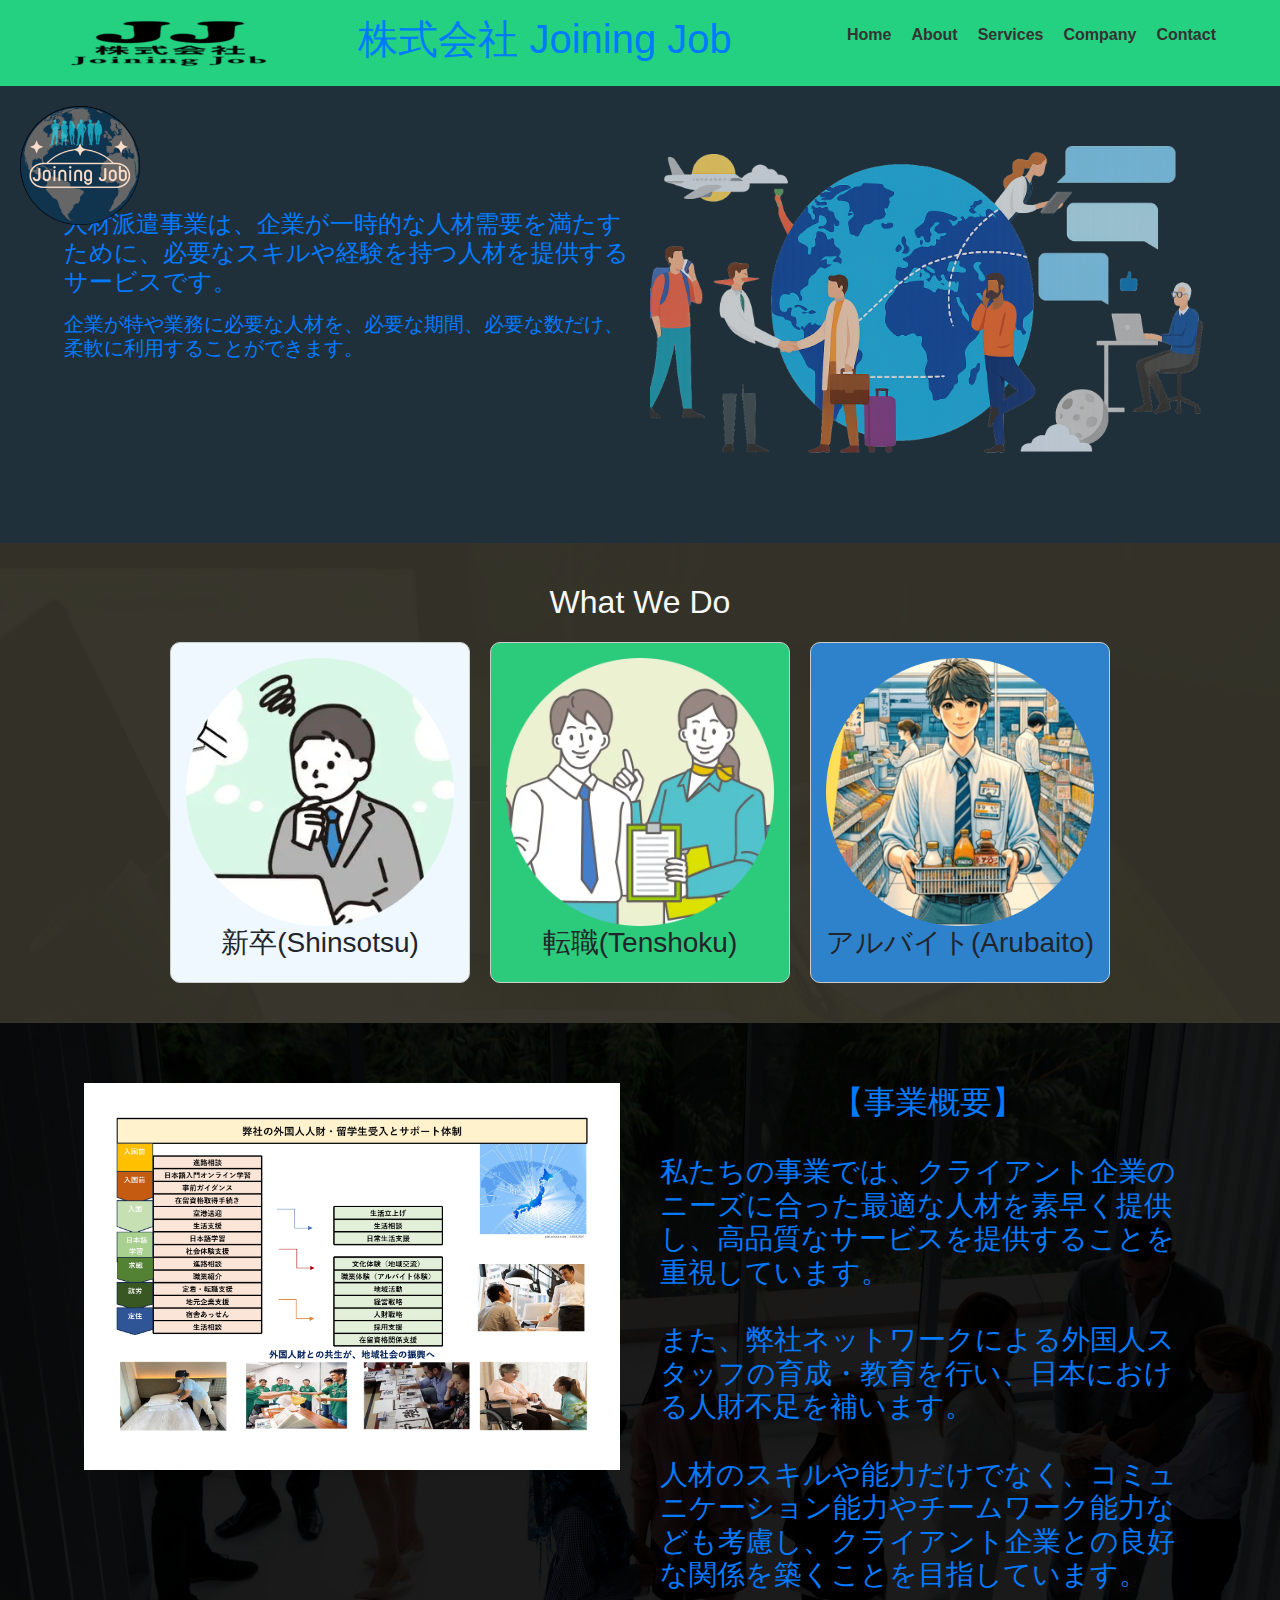
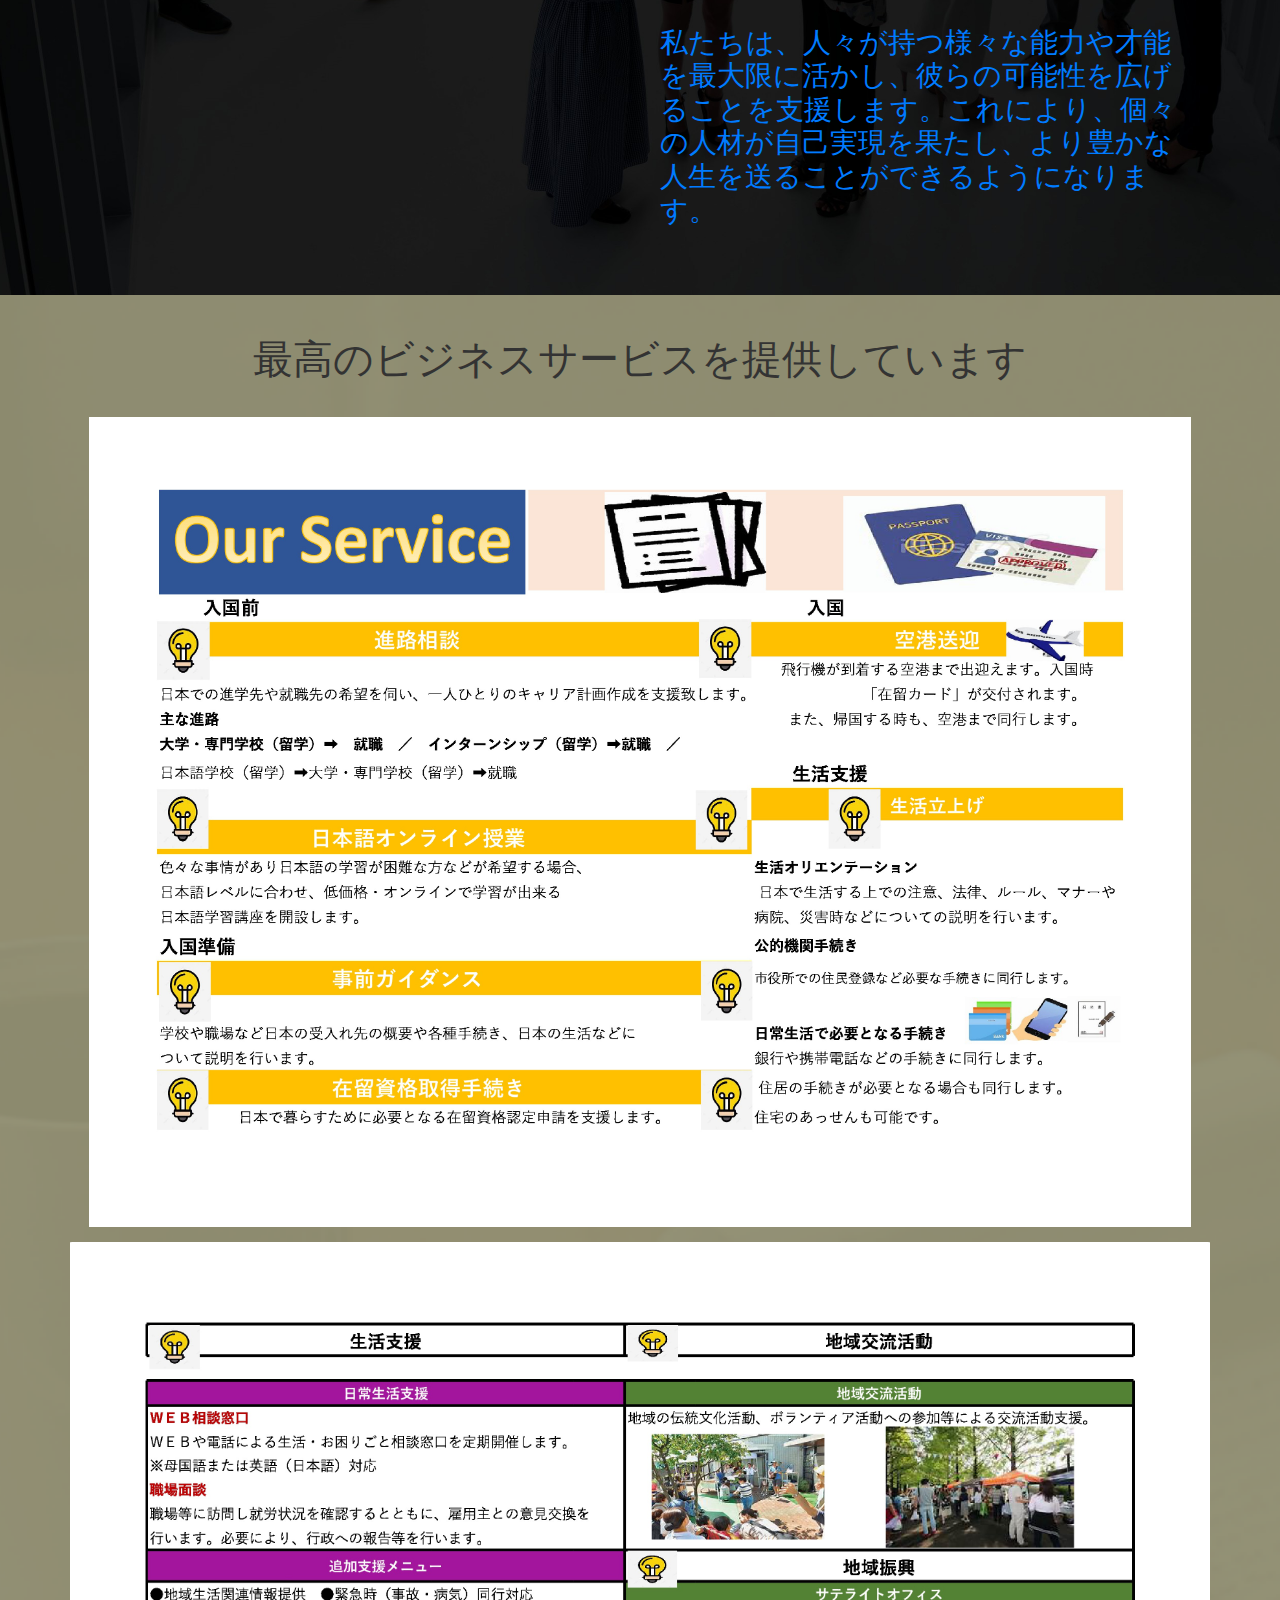
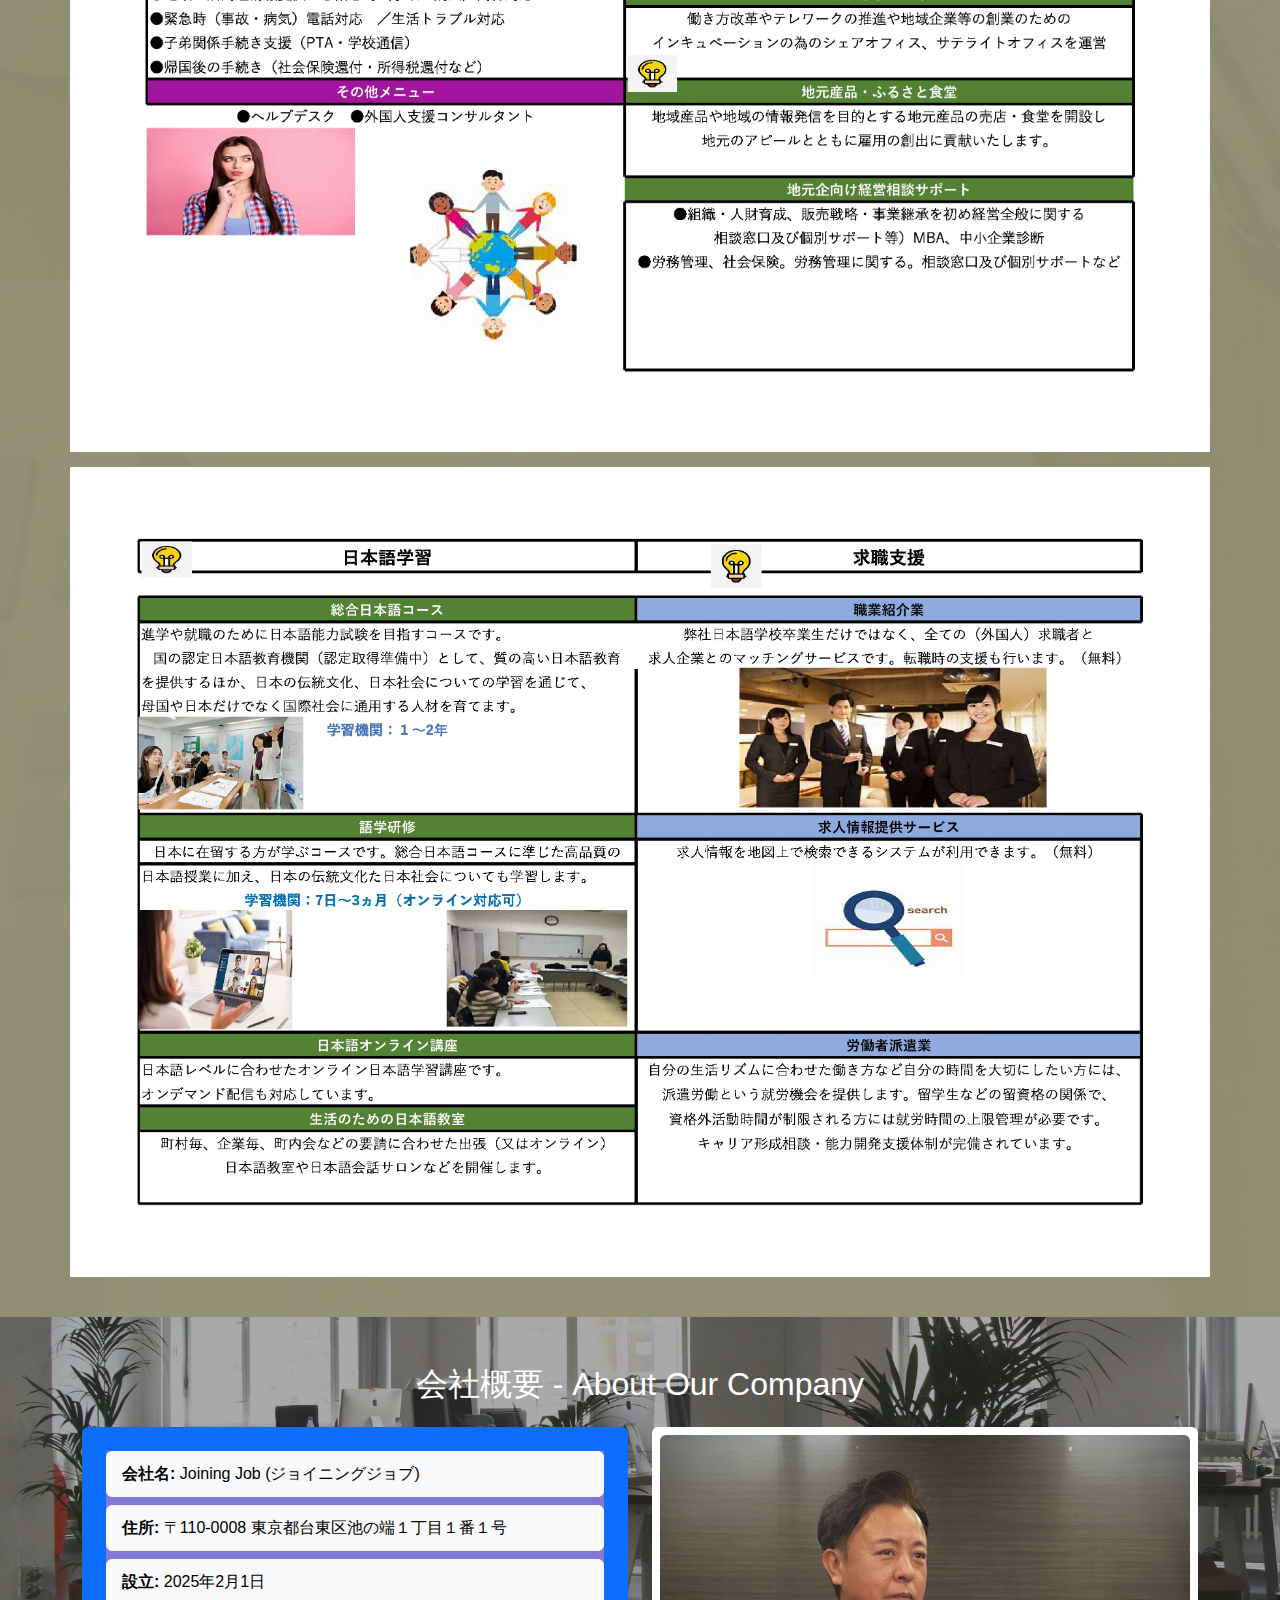
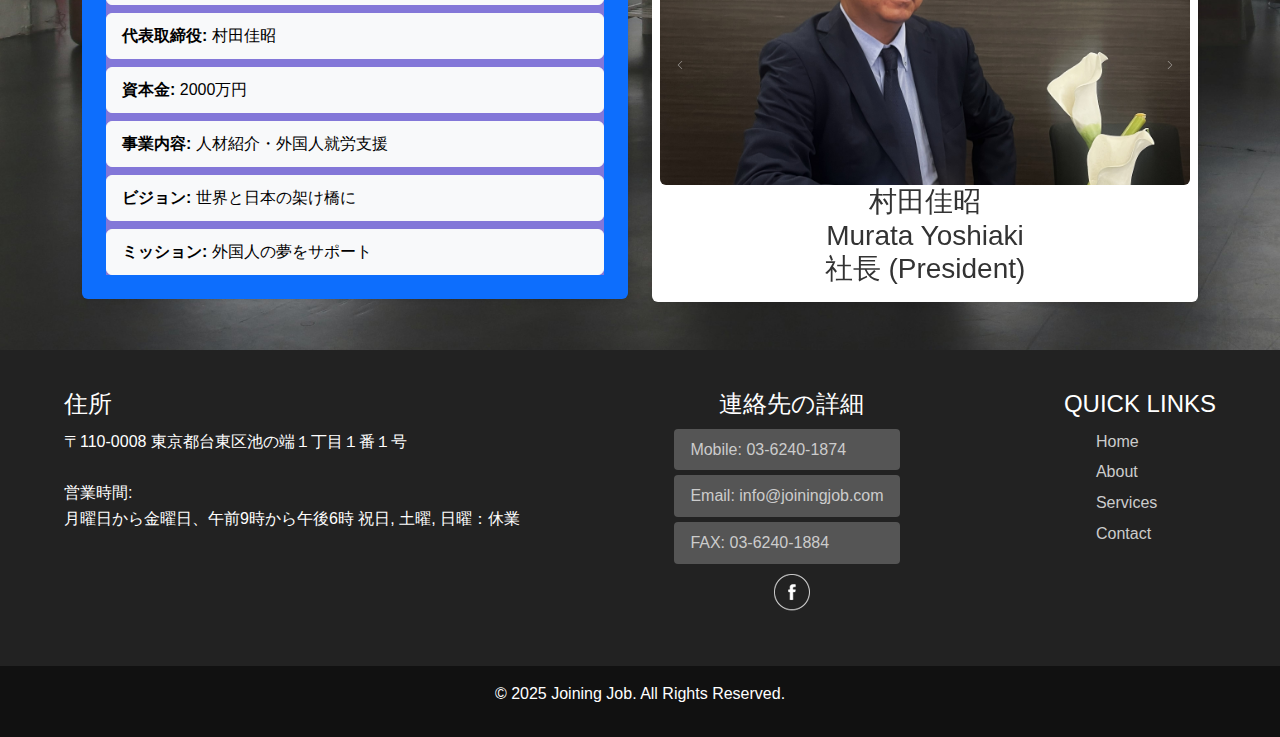
==== commit 7ba5425c: "new" ====
--- a/index.html
+++ b/index.html
@@ -118,7 +118,7 @@
 
   <!-- Portfolio -->
     <section id="service" class="portfolio" style="background-image: url('images/banner-bg.png'); background-size: cover; background-position: center;">
-    <h2>最高のビジネスサービスを提供しています</h2>
+    <h1>最高のビジネスサービスを提供しています</h1>
       <br>
     <div class="portfolio-images">
       <img src="images/img-9.png" alt="Portfolio 1">
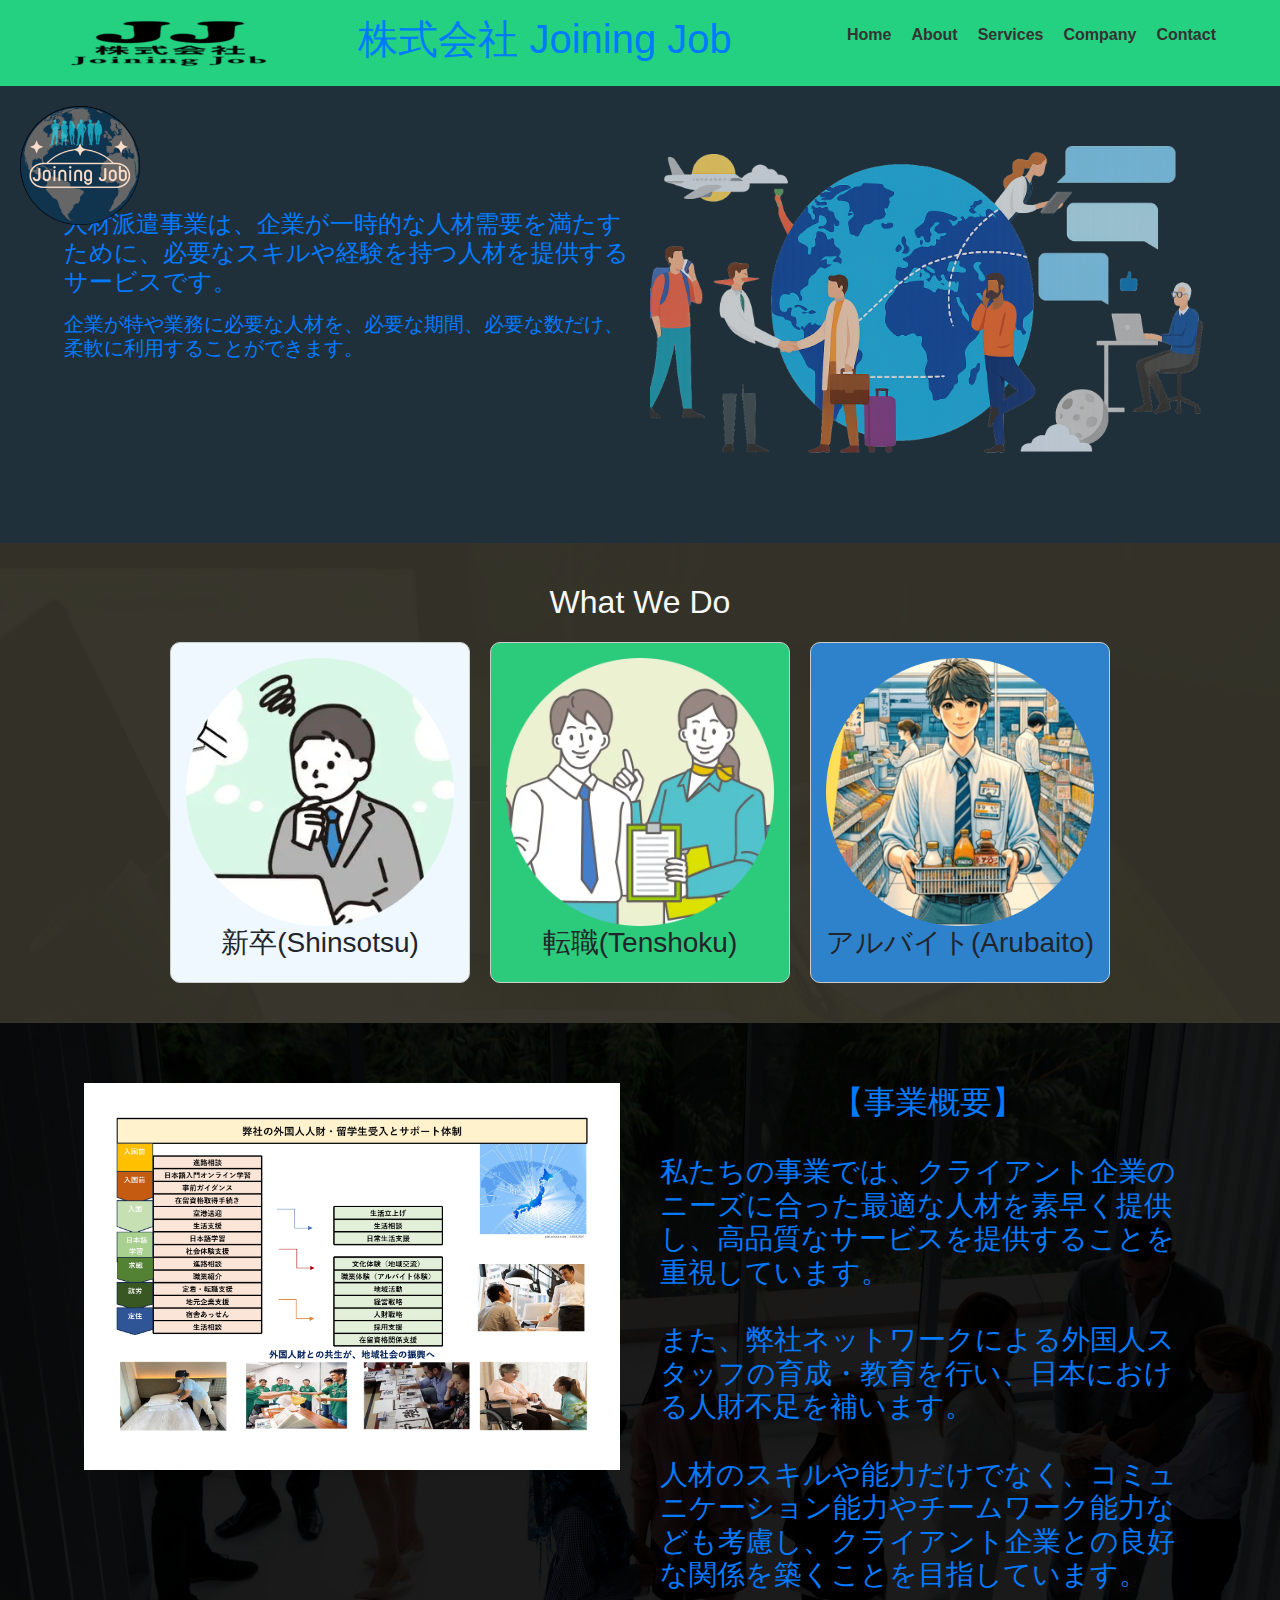
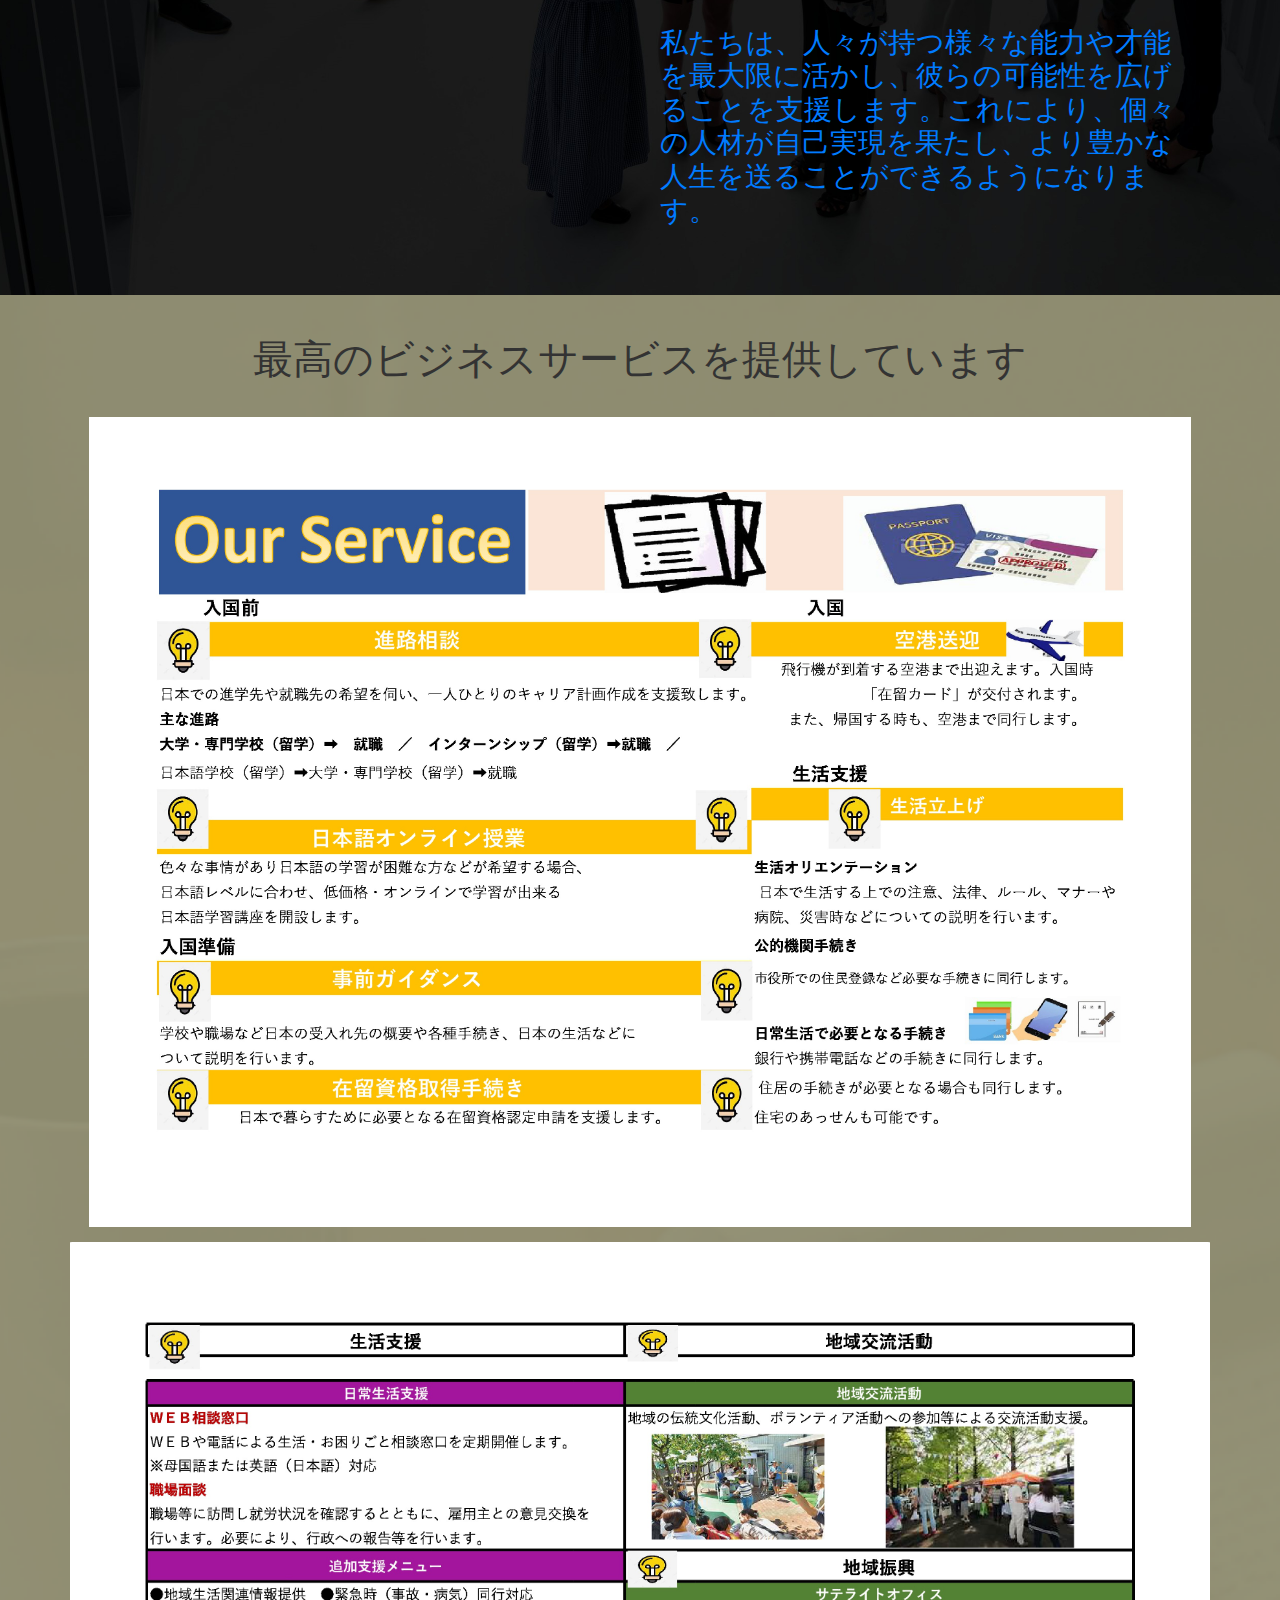
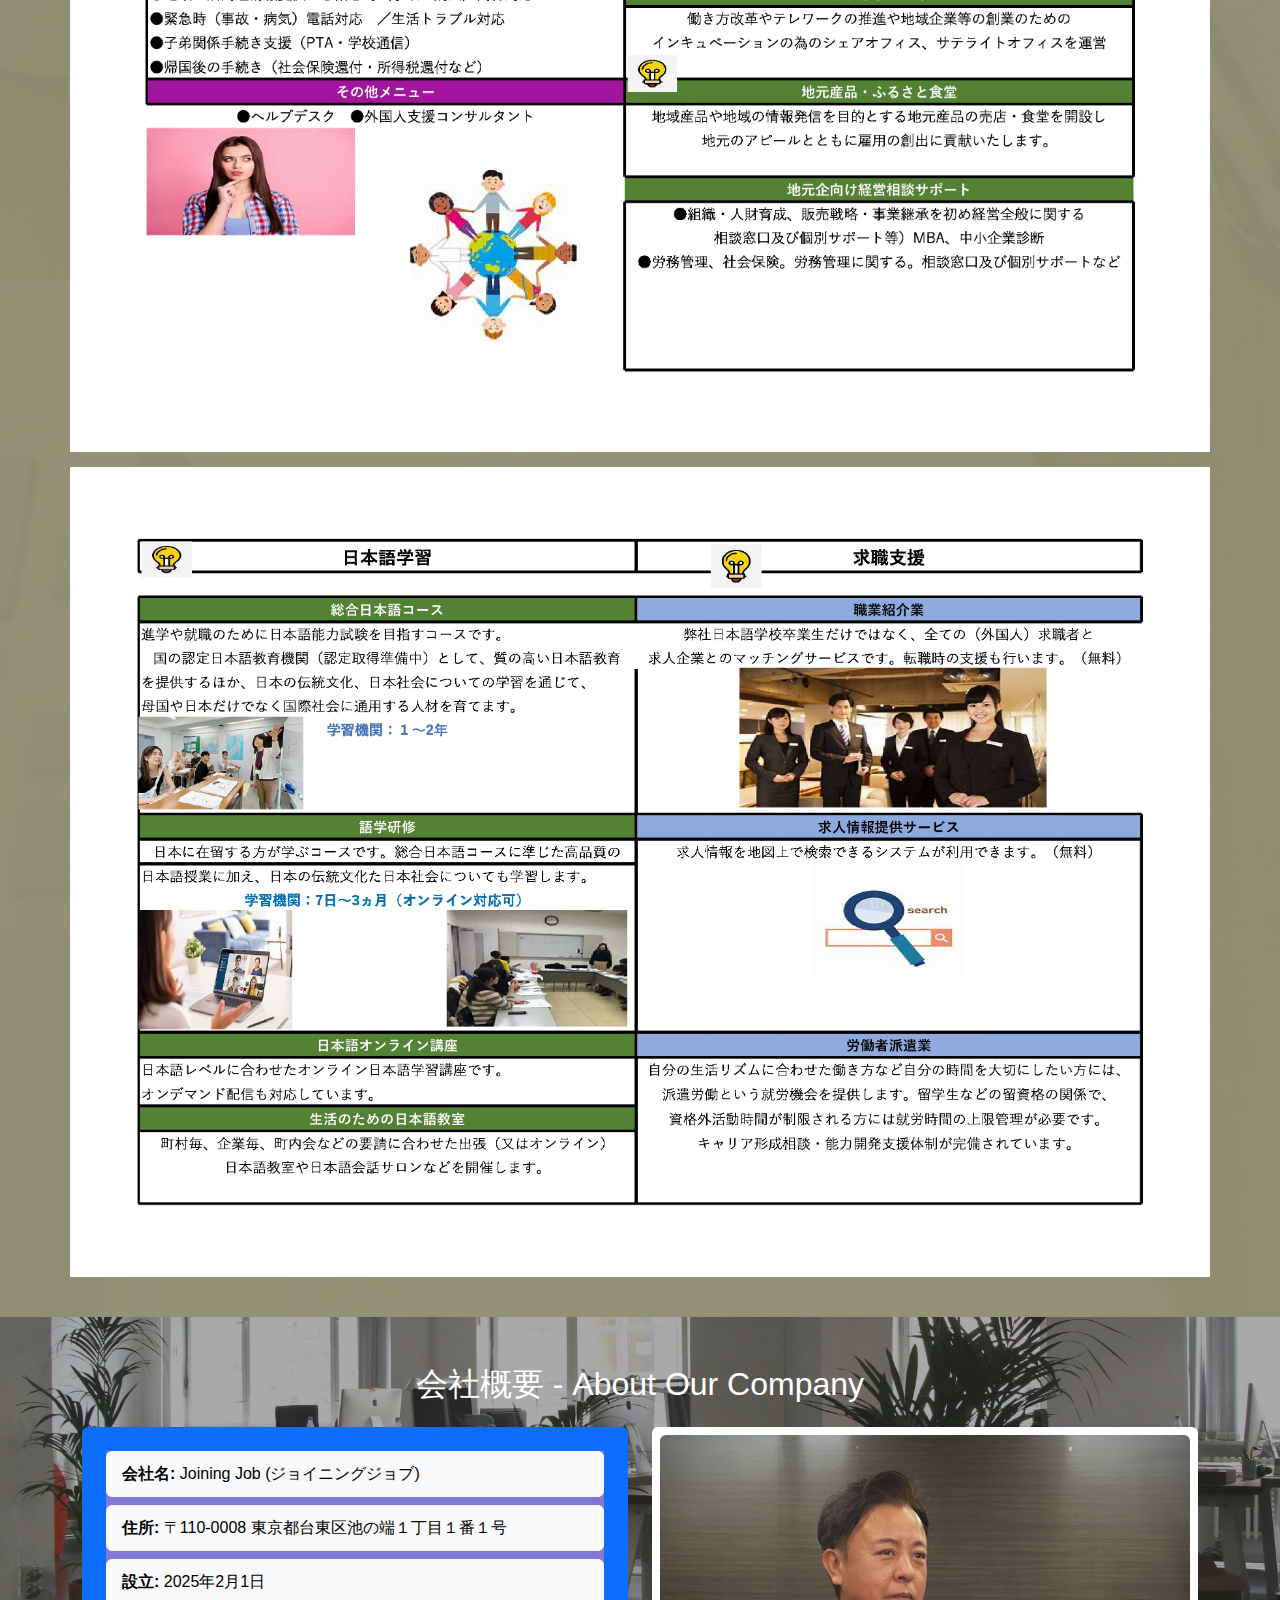
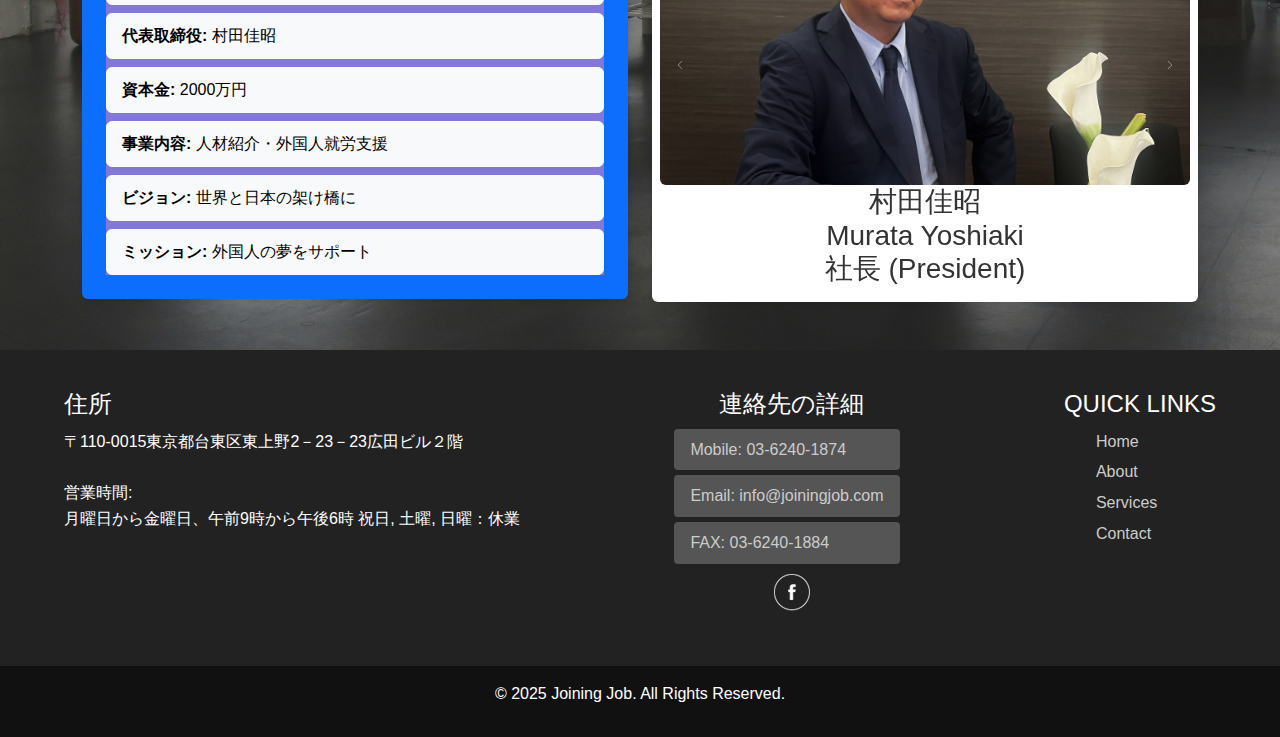
==== commit f3a3f4a8: "new" ====
--- a/index.html
+++ b/index.html
@@ -187,7 +187,7 @@
   <footer id="contact" class="footer">
     <div class="footer-left">
       <h4>住所</h4>
-      <p>〒110-0008 東京都台東区池の端１丁目１番１号
+      <p>〒110-0015東京都台東区東上野2－23－23広田ビル２階
         <br><br>
       営業時間:
         <br>
